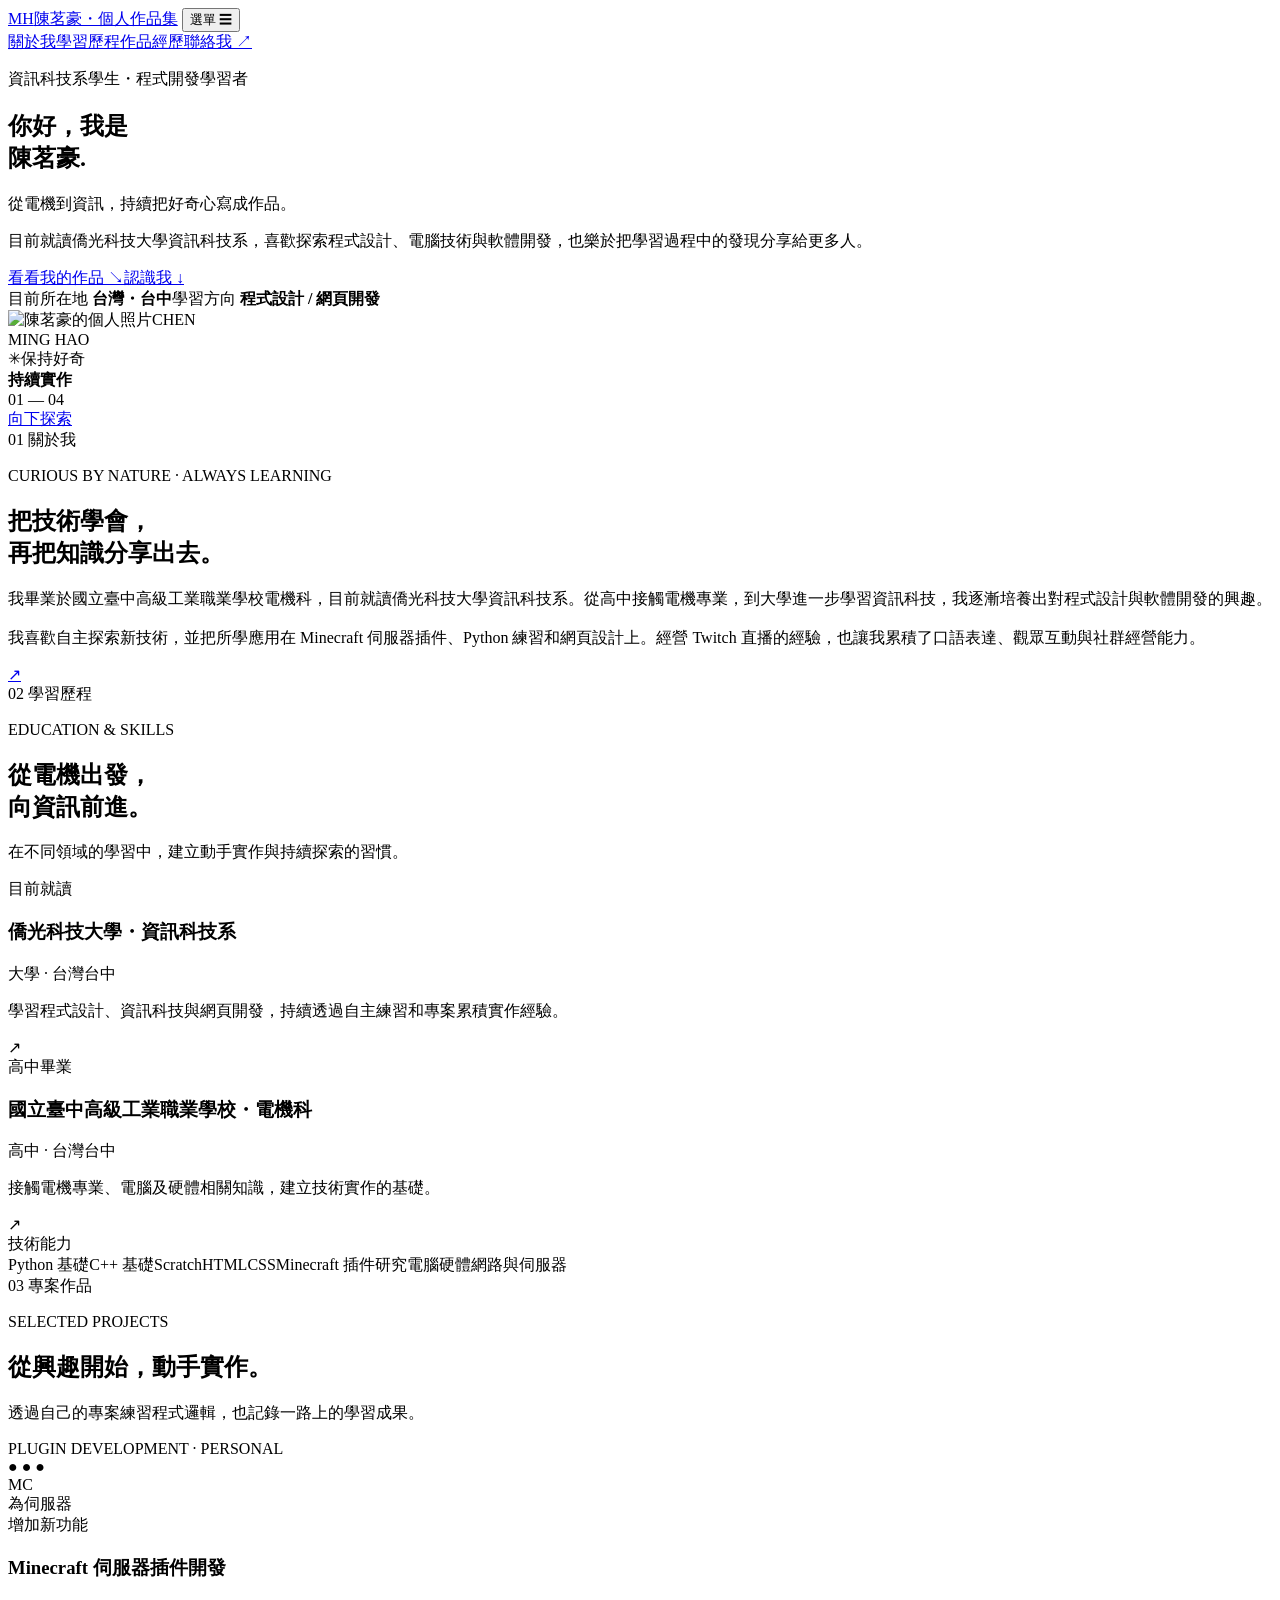
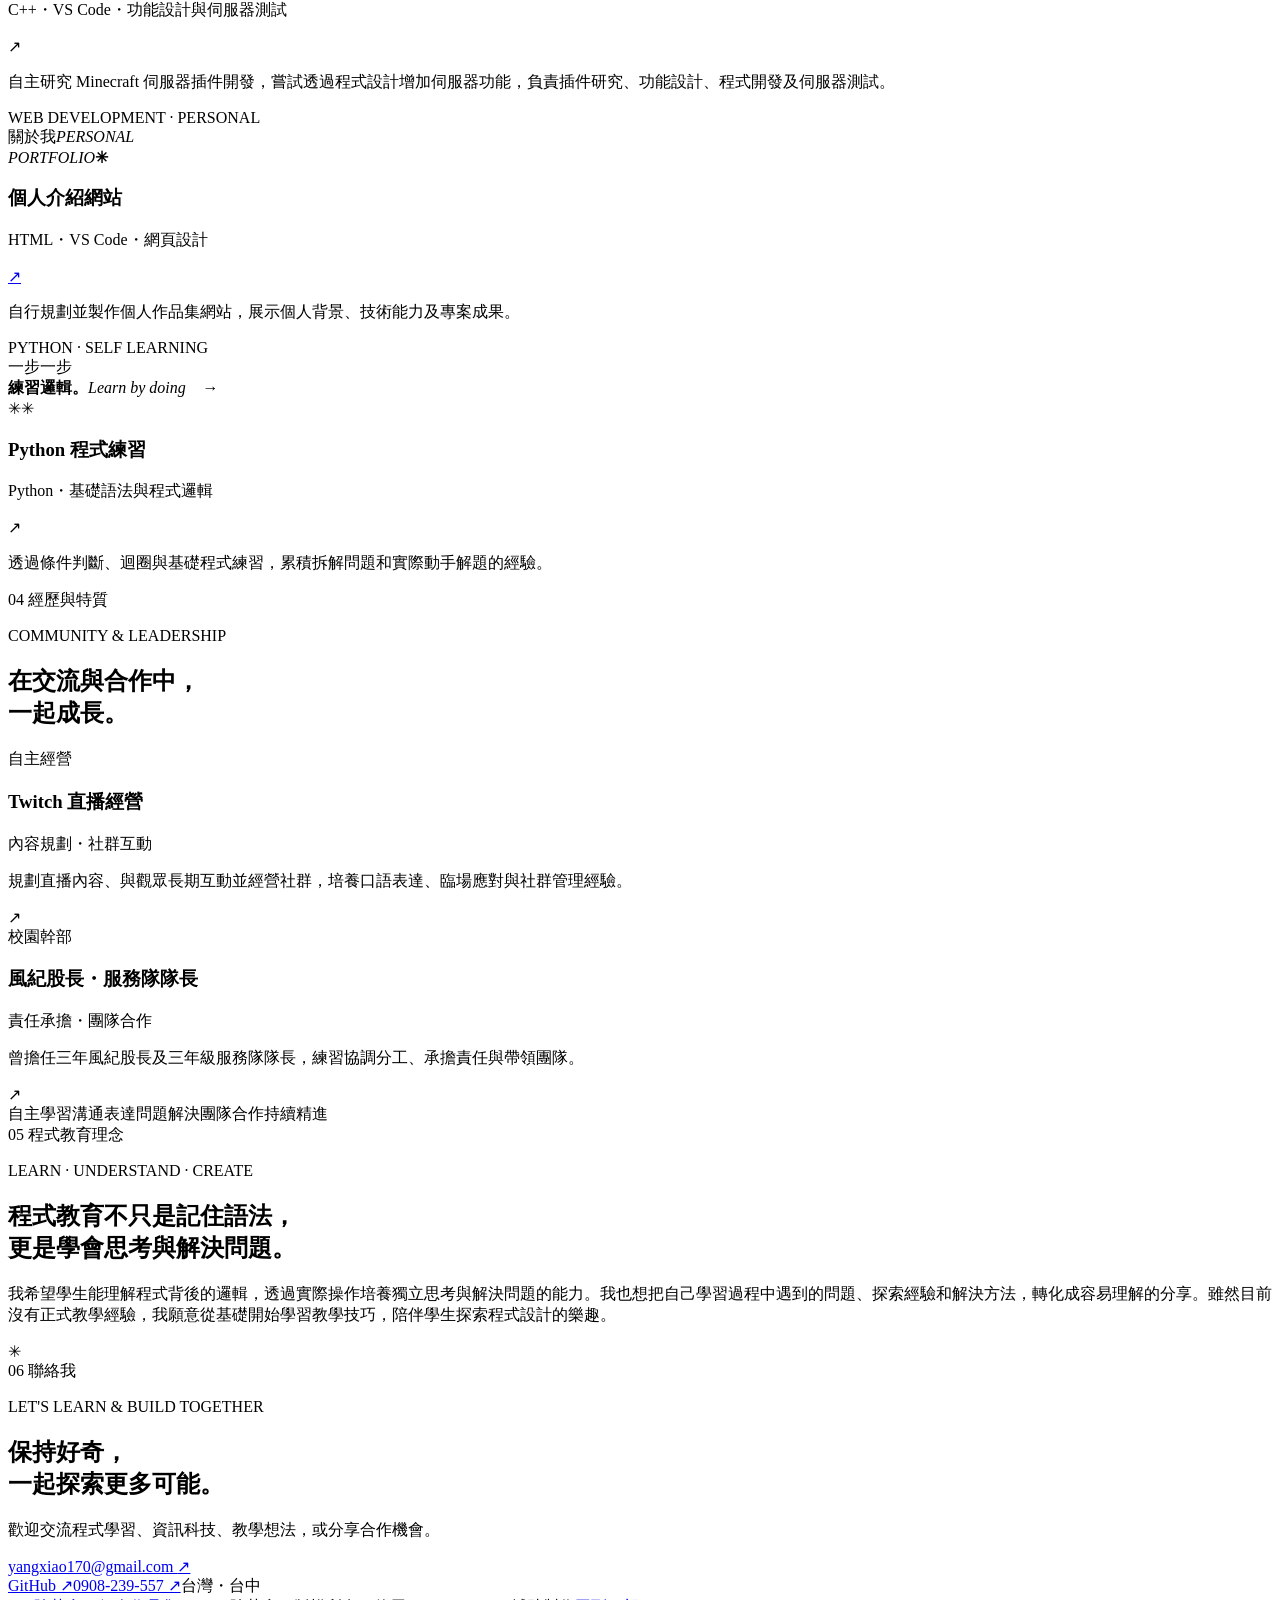
==== index.html @ 9e611bd6 "Add files via upload" ====
<!doctype html>
<html lang="zh-Hant">
  <head>
    <meta charset="utf-8" />
    <meta name="viewport" content="width=device-width, initial-scale=1" />
    <meta name="theme-color" content="#f5f3ee" />
    <meta name="description" content="陳茗豪的個人介紹與程式作品集，分享資訊科技學習歷程、程式專案與教學理念。" />
    <title>陳茗豪 Chen Ming Hao｜程式作品集</title>
    <link rel="preconnect" href="https://fonts.googleapis.com" />
    <link rel="preconnect" href="https://fonts.gstatic.com" crossorigin />
    <link href="https://fonts.googleapis.com/css2?family=DM+Sans:wght@400;500;600;700&family=Noto+Sans+TC:wght@400;500;600;700;800&display=swap" rel="stylesheet" />
    <link rel="stylesheet" href="styles.css" />
  </head>
  <body>
    <header class="topbar">
      <a class="brand" href="#top" aria-label="回到首頁"><span class="brand-mark">MH</span><span>陳茗豪・個人作品集</span></a>
      <button class="menu-toggle" aria-label="開啟選單" aria-expanded="false">選單 <span>☰</span></button>
      <nav class="nav" aria-label="主要導覽">
        <a href="#about">關於我</a><a href="#education">學習歷程</a><a href="#projects">作品</a><a href="#experience">經歷</a><a href="#contact" class="nav-contact">聯絡我 <span>↗</span></a>
      </nav>
    </header>

    <main id="top">
      <section class="hero page-grid">
        <div class="hero-copy">
          <p class="eyebrow"><span class="status-dot"></span> 資訊科技系學生・程式開發學習者</p>
          <h1>你好，我是<br /><span class="name">陳茗豪</span><span class="period">.</span></h1>
          <p class="hero-lead">從電機到資訊，持續把好奇心寫成作品。</p>
          <p class="hero-text">目前就讀僑光科技大學資訊科技系，喜歡探索程式設計、電腦技術與軟體開發，也樂於把學習過程中的發現分享給更多人。</p>
          <div class="hero-actions"><a class="button button-dark" href="#projects">看看我的作品 <span>↘</span></a><a class="text-link" href="#about">認識我 <span>↓</span></a></div>
          <div class="hero-meta"><span>目前所在地 <strong>台灣・台中</strong></span><span>學習方向 <strong>程式設計 / 網頁開發</strong></span></div>
        </div>
        <div class="hero-visual">
          <div class="portrait-frame"><div class="portrait-placeholder"><img class="portrait-photo" src="../img/Mingho.jpg" alt="陳茗豪的個人照片" /><span class="portrait-caption">CHEN<br />MING HAO</span></div></div>
          <div class="orbit orbit-one"></div><div class="orbit orbit-two"></div>
          <div class="note-card"><span class="note-icon">✳</span><span>保持好奇<br /><strong>持續實作</strong></span></div>
          <span class="visual-index">01 — 04</span>
        </div>
        <a class="scroll-cue" href="#about"><span class="scroll-line"></span>向下探索</a>
      </section>

      <section class="intro section-wrap" id="about">
        <div class="section-label"><span>01</span> 關於我</div>
        <div class="intro-content"><p class="section-kicker">CURIOUS BY NATURE · ALWAYS LEARNING</p><h2>把技術學會，<br /><span>再把知識分享出去。</span></h2><div class="intro-bottom"><p>我畢業於國立臺中高級工業職業學校電機科，目前就讀僑光科技大學資訊科技系。從高中接觸電機專業，到大學進一步學習資訊科技，我逐漸培養出對程式設計與軟體開發的興趣。<br /><br />我喜歡自主探索新技術，並把所學應用在 Minecraft 伺服器插件、Python 練習和網頁設計上。經營 Twitch 直播的經驗，也讓我累積了口語表達、觀眾互動與社群經營能力。</p><a class="circle-link" href="#contact" aria-label="聯絡我">↗</a></div></div>
      </section>

      <section class="experience section-wrap" id="education">
        <div class="section-label"><span>02</span> 學習歷程</div>
        <div class="experience-content"><div class="section-heading"><div><p class="section-kicker">EDUCATION & SKILLS</p><h2>從電機出發，<br />向資訊前進。</h2></div><p class="section-side-note">在不同領域的學習中，建立動手實作與持續探索的習慣。</p></div>
          <div class="timeline">
            <article class="timeline-item"><div class="timeline-date">目前就讀</div><div><h3>僑光科技大學・資訊科技系</h3><p class="timeline-place">大學 · 台灣台中</p><p>學習程式設計、資訊科技與網頁開發，持續透過自主練習和專案累積實作經驗。</p></div><span class="timeline-arrow">↗</span></article>
            <article class="timeline-item"><div class="timeline-date">高中畢業</div><div><h3>國立臺中高級工業職業學校・電機科</h3><p class="timeline-place">高中 · 台灣台中</p><p>接觸電機專業、電腦及硬體相關知識，建立技術實作的基礎。</p></div><span class="timeline-arrow">↗</span></article>
          </div>
          <div class="skills"><span>技術能力</span><div class="skill-list"><span>Python 基礎</span><span>C++ 基礎</span><span>Scratch</span><span>HTML</span><span>CSS</span><span>Minecraft 插件研究</span><span>電腦硬體</span><span>網路與伺服器</span></div></div>
        </div>
      </section>

      <section class="projects section-wrap" id="projects">
        <div class="section-label"><span>03</span> 專案作品</div>
        <div class="projects-content"><div class="projects-header"><div><p class="section-kicker">SELECTED PROJECTS</p><h2>從興趣開始，動手實作。</h2></div><p>透過自己的專案練習程式邏輯，也記錄一路上的學習成果。</p></div>
          <div class="project-grid">
            <article class="project-card project-large"><div class="project-art art-lilac"><span class="art-label">PLUGIN DEVELOPMENT · PERSONAL</span><div class="art-window"><span class="window-dots">● ● ●</span><div class="window-lines"><i></i><i></i><i></i></div><div class="window-circle">MC</div></div><span class="art-sticker">為伺服器<br />增加新功能</span></div><div class="project-info"><div><h3>Minecraft 伺服器插件開發</h3><p>C++・VS Code・功能設計與伺服器測試</p></div><span class="project-link" aria-hidden="true">↗</span></div><p class="project-description">自主研究 Minecraft 伺服器插件開發，嘗試透過程式設計增加伺服器功能，負責插件研究、功能設計、程式開發及伺服器測試。</p></article>
            <article class="project-card"><div class="project-art art-peach"><span class="art-label">WEB DEVELOPMENT · PERSONAL</span><div class="brand-art"><span>關於我</span><i>PERSONAL<br />PORTFOLIO</i><b>✳</b></div></div><div class="project-info"><div><h3>個人介紹網站</h3><p>HTML・VS Code・網頁設計</p></div><a class="project-link" href="https://drive.google.com/drive/folders/1bemNr6QR3WrjAKi3OKh8vDoKK5P8nkzb?usp=sharing" target="_blank" rel="noreferrer" aria-label="開啟個人介紹網站作品連結">↗</a></div><p class="project-description">自行規劃並製作個人作品集網站，展示個人背景、技術能力及專案成果。</p></article>
            <article class="project-card"><div class="project-art art-green"><span class="art-label">PYTHON · SELF LEARNING</span><div class="mobile-art"><div class="mobile-top"></div><span>一步一步<br /><b>練習邏輯。</b></span><i>Learn by doing　→</i></div><span class="leaf leaf-a">✳</span><span class="leaf leaf-b">✳</span></div><div class="project-info"><div><h3>Python 程式練習</h3><p>Python・基礎語法與程式邏輯</p></div><span class="project-link" aria-hidden="true">↗</span></div><p class="project-description">透過條件判斷、迴圈與基礎程式練習，累積拆解問題和實際動手解題的經驗。</p></article>
          </div>
        </div>
      </section>

      <section class="experience section-wrap extra-section" id="experience">
        <div class="section-label"><span>04</span> 經歷與特質</div>
        <div class="experience-content"><div class="section-heading"><div><p class="section-kicker">COMMUNITY & LEADERSHIP</p><h2>在交流與合作中，<br />一起成長。</h2></div></div>
          <div class="timeline">
            <article class="timeline-item"><div class="timeline-date">自主經營</div><div><h3>Twitch 直播經營</h3><p class="timeline-place">內容規劃・社群互動</p><p>規劃直播內容、與觀眾長期互動並經營社群，培養口語表達、臨場應對與社群管理經驗。</p></div><span class="timeline-arrow">↗</span></article>
            <article class="timeline-item"><div class="timeline-date">校園幹部</div><div><h3>風紀股長・服務隊隊長</h3><p class="timeline-place">責任承擔・團隊合作</p><p>曾擔任三年風紀股長及三年級服務隊隊長，練習協調分工、承擔責任與帶領團隊。</p></div><span class="timeline-arrow">↗</span></article>
          </div>
          <div class="strength-list"><span>自主學習</span><span>溝通表達</span><span>問題解決</span><span>團隊合作</span><span>持續精進</span></div>
        </div>
      </section>

      <section class="philosophy section-wrap" id="teaching"><div class="section-label"><span>05</span> 程式教育理念</div><div class="philosophy-content"><p class="section-kicker">LEARN · UNDERSTAND · CREATE</p><h2>程式教育不只是記住語法，<br /><span>更是學會思考與解決問題。</span></h2><p>我希望學生能理解程式背後的邏輯，透過實際操作培養獨立思考與解決問題的能力。我也想把自己學習過程中遇到的問題、探索經驗和解決方法，轉化成容易理解的分享。雖然目前沒有正式教學經驗，我願意從基礎開始學習教學技巧，陪伴學生探索程式設計的樂趣。</p></div></section>

      <section class="contact section-wrap" id="contact"><div class="contact-shape">✳</div><div class="section-label"><span>06</span> 聯絡我</div><div class="contact-content"><p class="section-kicker">LET'S LEARN & BUILD TOGETHER</p><h2>保持好奇，<br /><span>一起探索更多可能。</span></h2><p>歡迎交流程式學習、資訊科技、教學想法，或分享合作機會。</p><a class="button button-light" href="mailto:yangxiao170@gmail.com">yangxiao170@gmail.com <span>↗</span></a><div class="social-links"><a href="https://github.com/echomingho" target="_blank" rel="noreferrer">GitHub ↗</a><a href="tel:0908239557">0908-239-557 ↗</a><span>台灣・台中</span></div></div></section>
    </main>
    <footer class="footer"><a class="brand" href="#top"><span class="brand-mark">MH</span><span>陳茗豪・個人作品集</span></a><span>© 2026 陳茗豪。版權所有｜使用 OpenAI Codex 輔助製作</span><a href="#top">回到頂部 ↑</a></footer>
    <script src="script.js"></script>
  </body>
</html>
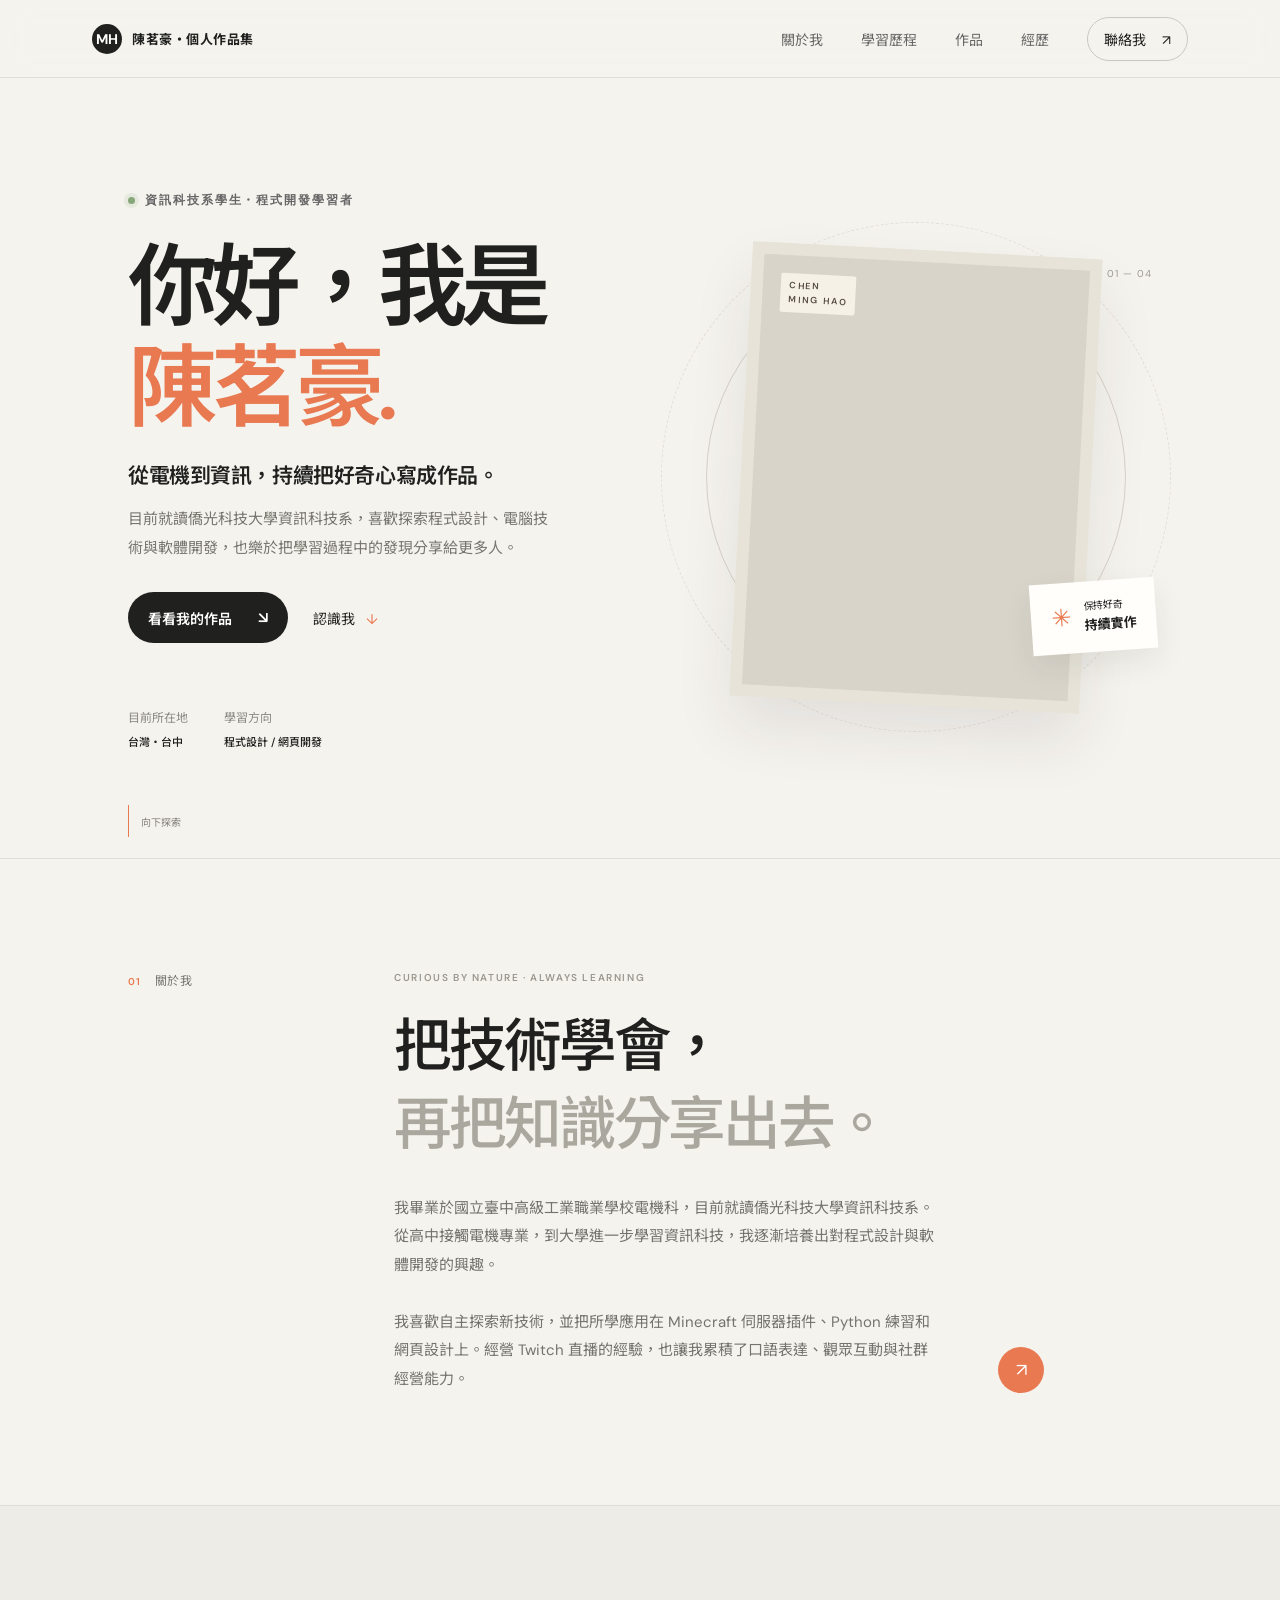
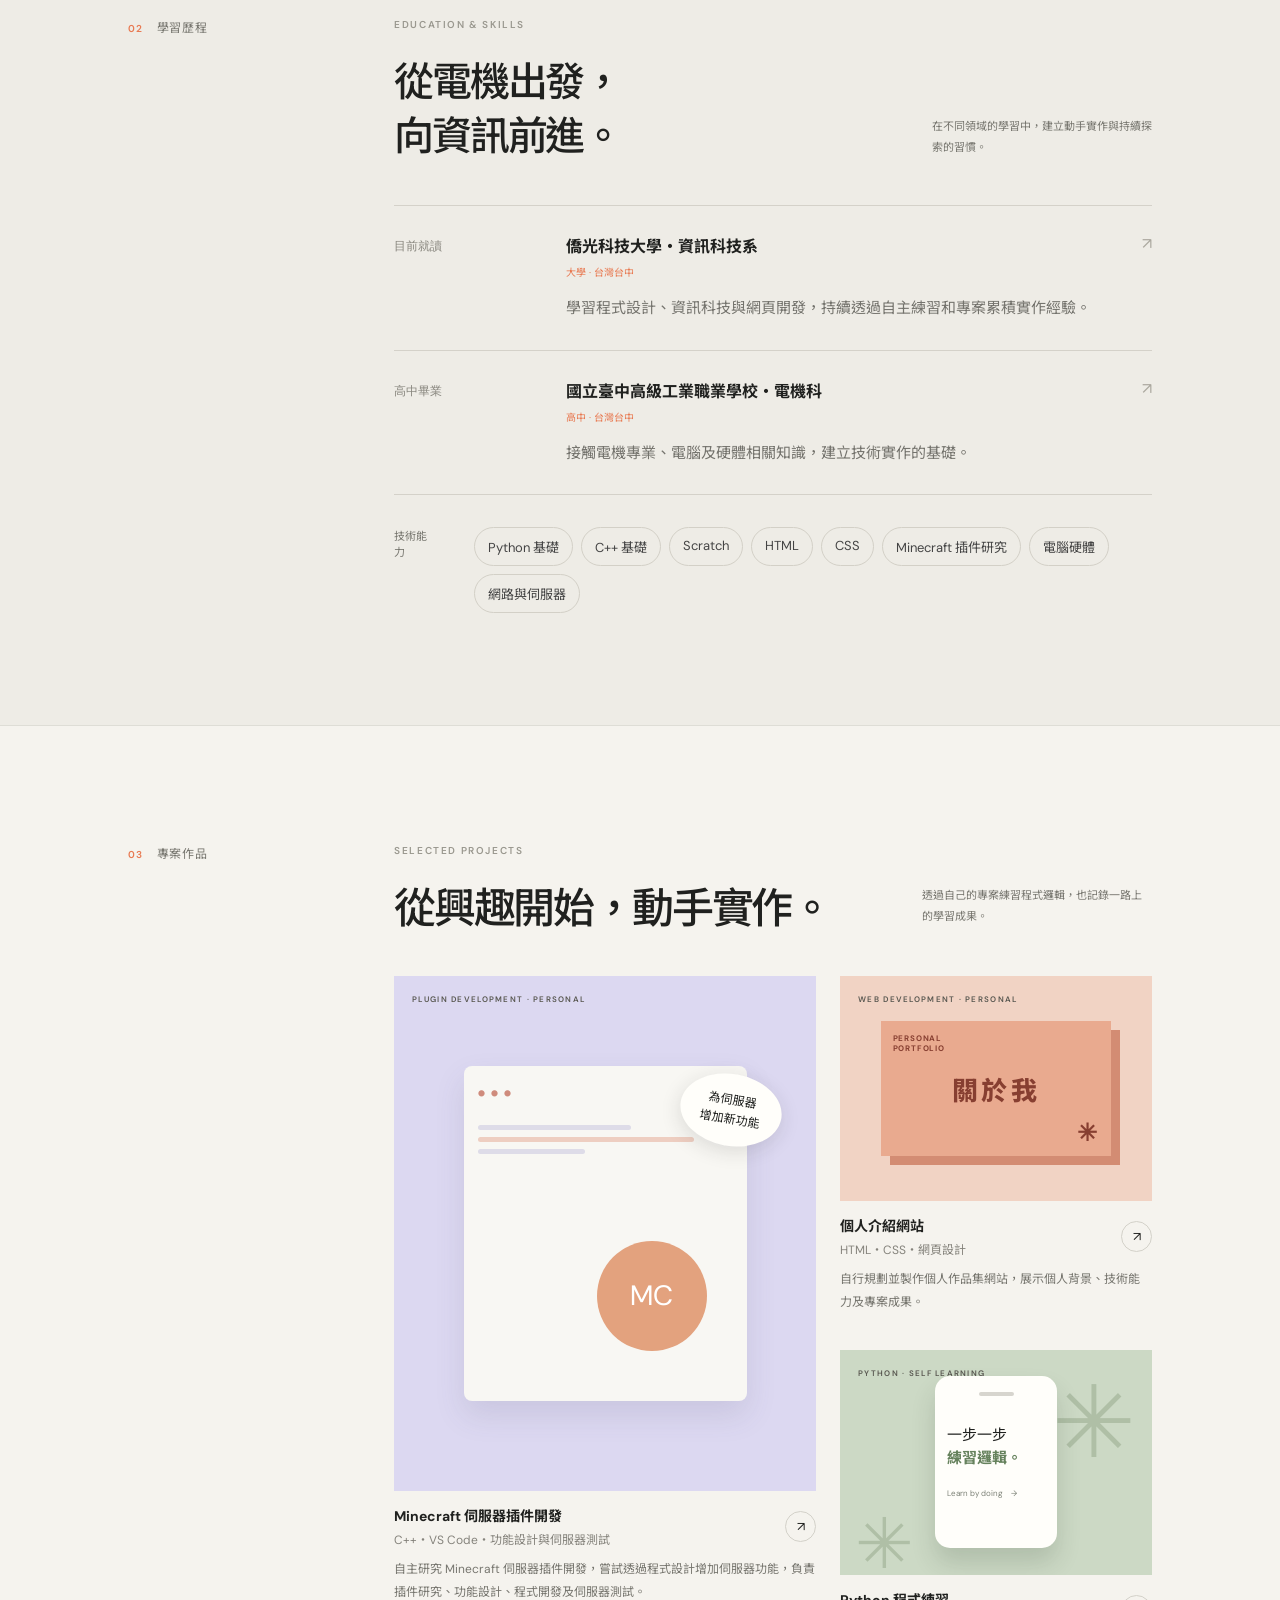
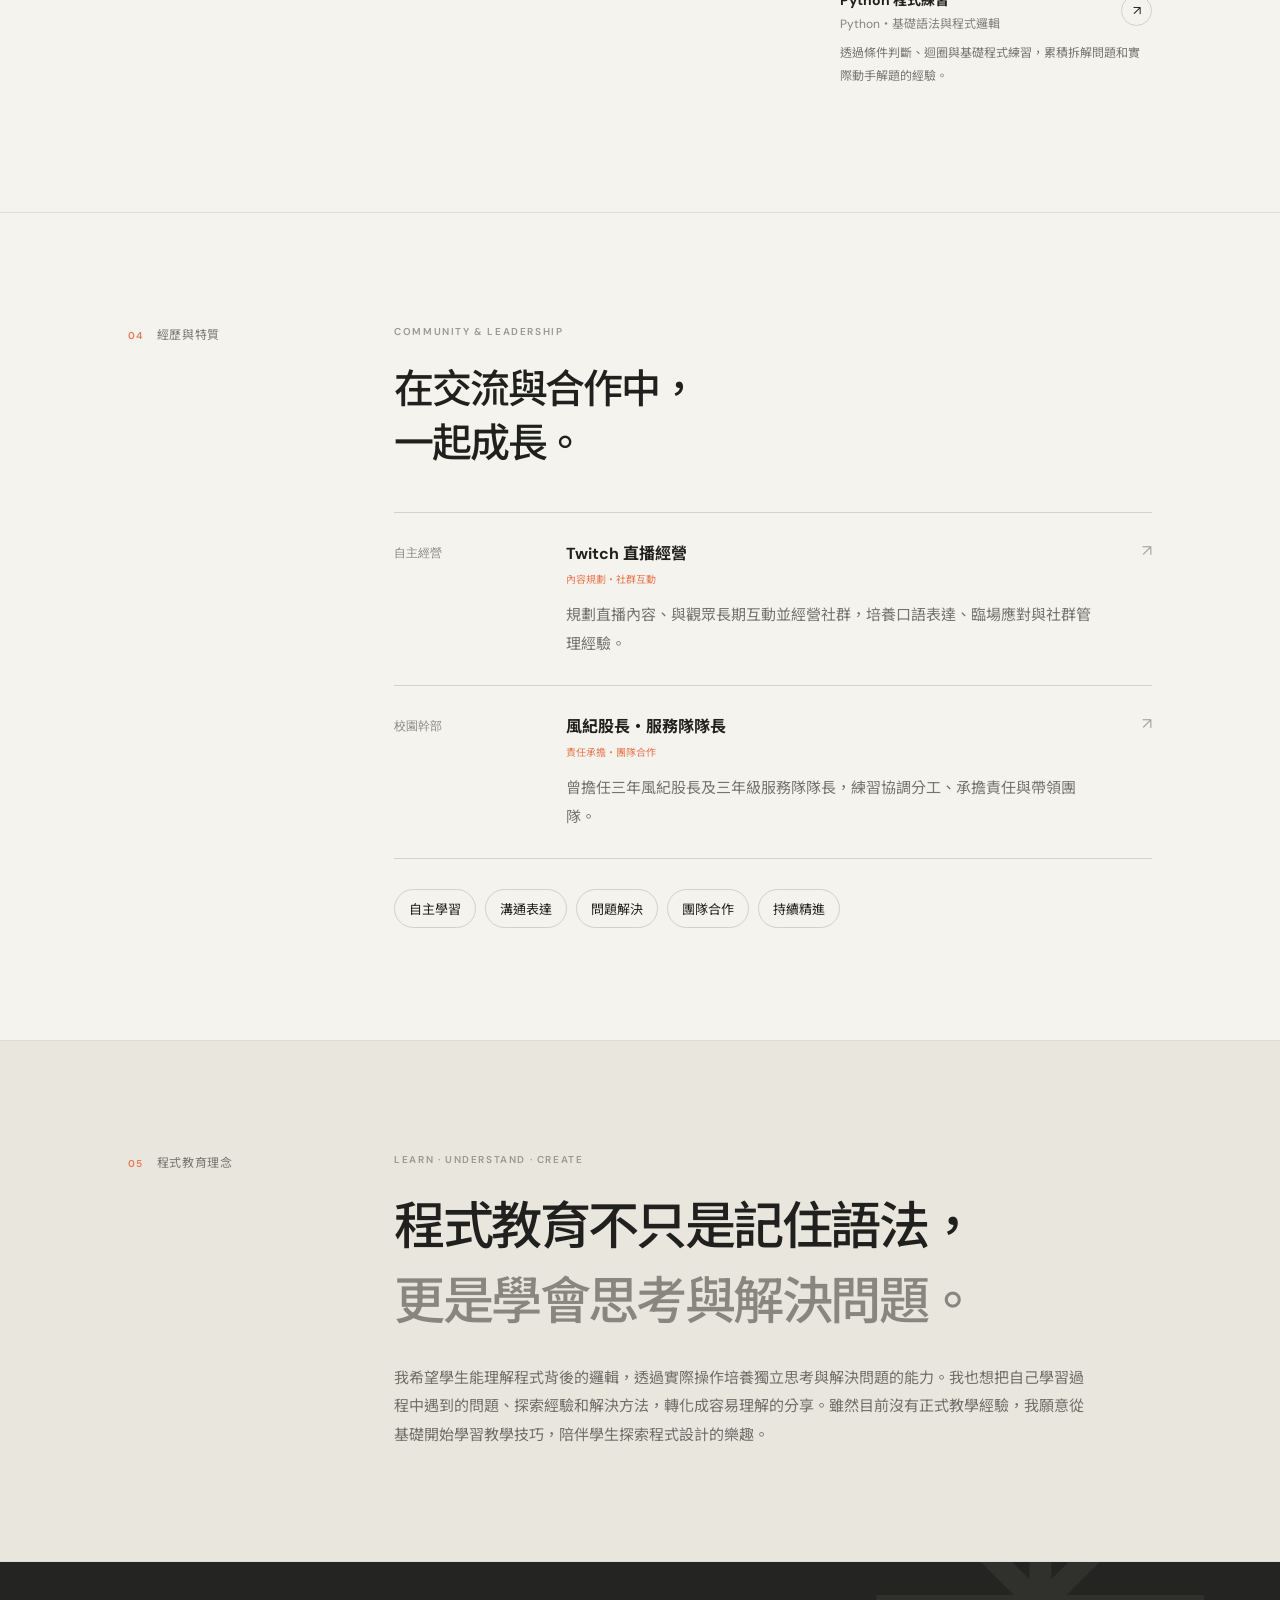
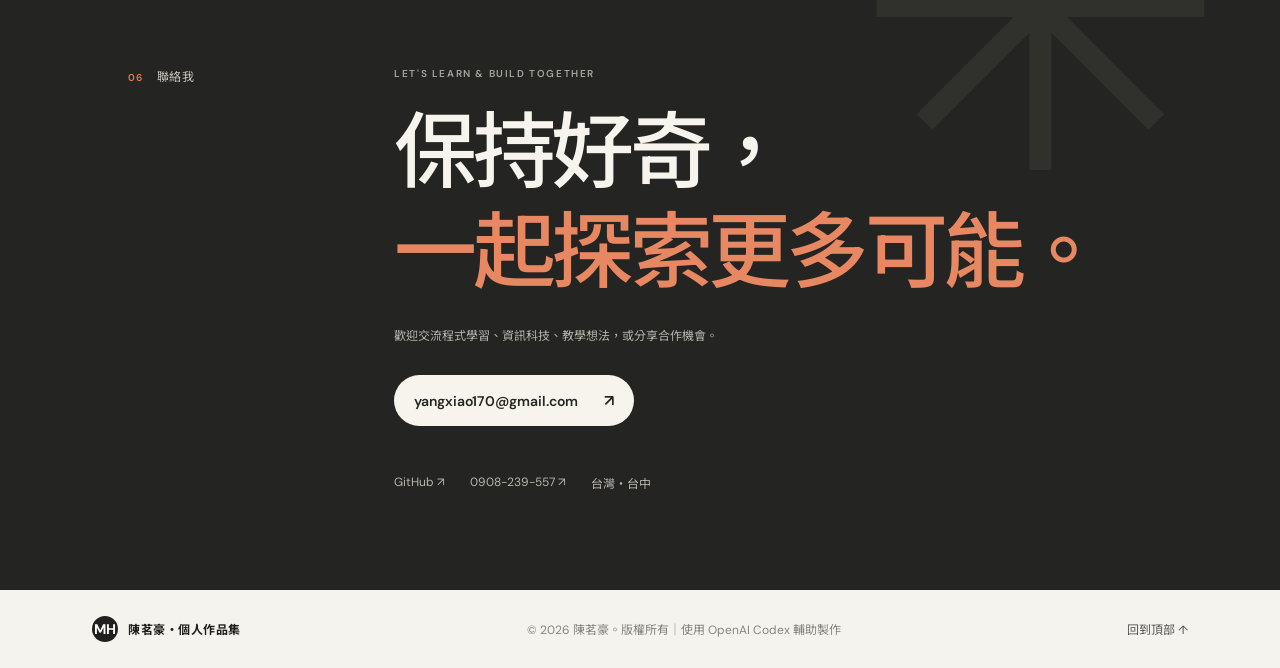
==== commit dfa5ee38: "Update index.html" ====
--- a/index.html
+++ b/index.html
@@ -1,87 +1,555 @@
-<!doctype html>
+
+<!DOCTYPE html>
 <html lang="zh-Hant">
-  <head>
-    <meta charset="utf-8" />
-    <meta name="viewport" content="width=device-width, initial-scale=1" />
-    <meta name="theme-color" content="#f5f3ee" />
-    <meta name="description" content="陳茗豪的個人介紹與程式作品集，分享資訊科技學習歷程、程式專案與教學理念。" />
+<head>
+    <meta charset="UTF-8">
+    <meta name="viewport" content="width=device-width, initial-scale=1.0">
+    <meta name="theme-color" content="#f5f3ee">
+    <meta name="description" content="陳茗豪的個人介紹與程式作品集，分享資訊科技學習歷程、程式專案與教學理念。">
+
     <title>陳茗豪 Chen Ming Hao｜程式作品集</title>
-    <link rel="preconnect" href="https://fonts.googleapis.com" />
-    <link rel="preconnect" href="https://fonts.gstatic.com" crossorigin />
-    <link href="https://fonts.googleapis.com/css2?family=DM+Sans:wght@400;500;600;700&family=Noto+Sans+TC:wght@400;500;600;700;800&display=swap" rel="stylesheet" />
-    <link rel="stylesheet" href="styles.css" />
-  </head>
-  <body>
+
+    <!-- Google Fonts -->
+    <link rel="preconnect" href="https://fonts.googleapis.com">
+    <link rel="preconnect" href="https://fonts.gstatic.com" crossorigin>
+    <link href="https://fonts.googleapis.com/css2?family=DM+Sans:wght@400;500;600;700&family=Noto+Sans+TC:wght@400;500;600;700;800&display=swap" rel="stylesheet">
+
+    <!-- CSS：使用 GitHub Pages 正確路徑 -->
+    <link rel="stylesheet" href="./css/style.css">
+
+    <!-- JavaScript -->
+    <script src="./js/script.js" defer></script>
+</head>
+
+<body>
+
+    <!-- 導覽列 -->
     <header class="topbar">
-      <a class="brand" href="#top" aria-label="回到首頁"><span class="brand-mark">MH</span><span>陳茗豪・個人作品集</span></a>
-      <button class="menu-toggle" aria-label="開啟選單" aria-expanded="false">選單 <span>☰</span></button>
-      <nav class="nav" aria-label="主要導覽">
-        <a href="#about">關於我</a><a href="#education">學習歷程</a><a href="#projects">作品</a><a href="#experience">經歷</a><a href="#contact" class="nav-contact">聯絡我 <span>↗</span></a>
-      </nav>
+        <a class="brand" href="#top" aria-label="回到首頁">
+            <span class="brand-mark">MH</span>
+            <span>陳茗豪・個人作品集</span>
+        </a>
+
+        <button class="menu-toggle" aria-label="開啟選單" aria-expanded="false">
+            選單 <span>☰</span>
+        </button>
+
+        <nav class="nav" aria-label="主要導覽">
+            <a href="#about">關於我</a>
+            <a href="#education">學習歷程</a>
+            <a href="#projects">作品</a>
+            <a href="#experience">經歷</a>
+            <a href="#contact" class="nav-contact">聯絡我 <span>↗</span></a>
+        </nav>
     </header>
 
     <main id="top">
-      <section class="hero page-grid">
-        <div class="hero-copy">
-          <p class="eyebrow"><span class="status-dot"></span> 資訊科技系學生・程式開發學習者</p>
-          <h1>你好，我是<br /><span class="name">陳茗豪</span><span class="period">.</span></h1>
-          <p class="hero-lead">從電機到資訊，持續把好奇心寫成作品。</p>
-          <p class="hero-text">目前就讀僑光科技大學資訊科技系，喜歡探索程式設計、電腦技術與軟體開發，也樂於把學習過程中的發現分享給更多人。</p>
-          <div class="hero-actions"><a class="button button-dark" href="#projects">看看我的作品 <span>↘</span></a><a class="text-link" href="#about">認識我 <span>↓</span></a></div>
-          <div class="hero-meta"><span>目前所在地 <strong>台灣・台中</strong></span><span>學習方向 <strong>程式設計 / 網頁開發</strong></span></div>
-        </div>
-        <div class="hero-visual">
-          <div class="portrait-frame"><div class="portrait-placeholder"><img class="portrait-photo" src="../img/Mingho.jpg" alt="陳茗豪的個人照片" /><span class="portrait-caption">CHEN<br />MING HAO</span></div></div>
-          <div class="orbit orbit-one"></div><div class="orbit orbit-two"></div>
-          <div class="note-card"><span class="note-icon">✳</span><span>保持好奇<br /><strong>持續實作</strong></span></div>
-          <span class="visual-index">01 — 04</span>
-        </div>
-        <a class="scroll-cue" href="#about"><span class="scroll-line"></span>向下探索</a>
-      </section>
-
-      <section class="intro section-wrap" id="about">
-        <div class="section-label"><span>01</span> 關於我</div>
-        <div class="intro-content"><p class="section-kicker">CURIOUS BY NATURE · ALWAYS LEARNING</p><h2>把技術學會，<br /><span>再把知識分享出去。</span></h2><div class="intro-bottom"><p>我畢業於國立臺中高級工業職業學校電機科，目前就讀僑光科技大學資訊科技系。從高中接觸電機專業，到大學進一步學習資訊科技，我逐漸培養出對程式設計與軟體開發的興趣。<br /><br />我喜歡自主探索新技術，並把所學應用在 Minecraft 伺服器插件、Python 練習和網頁設計上。經營 Twitch 直播的經驗，也讓我累積了口語表達、觀眾互動與社群經營能力。</p><a class="circle-link" href="#contact" aria-label="聯絡我">↗</a></div></div>
-      </section>
-
-      <section class="experience section-wrap" id="education">
-        <div class="section-label"><span>02</span> 學習歷程</div>
-        <div class="experience-content"><div class="section-heading"><div><p class="section-kicker">EDUCATION & SKILLS</p><h2>從電機出發，<br />向資訊前進。</h2></div><p class="section-side-note">在不同領域的學習中，建立動手實作與持續探索的習慣。</p></div>
-          <div class="timeline">
-            <article class="timeline-item"><div class="timeline-date">目前就讀</div><div><h3>僑光科技大學・資訊科技系</h3><p class="timeline-place">大學 · 台灣台中</p><p>學習程式設計、資訊科技與網頁開發，持續透過自主練習和專案累積實作經驗。</p></div><span class="timeline-arrow">↗</span></article>
-            <article class="timeline-item"><div class="timeline-date">高中畢業</div><div><h3>國立臺中高級工業職業學校・電機科</h3><p class="timeline-place">高中 · 台灣台中</p><p>接觸電機專業、電腦及硬體相關知識，建立技術實作的基礎。</p></div><span class="timeline-arrow">↗</span></article>
-          </div>
-          <div class="skills"><span>技術能力</span><div class="skill-list"><span>Python 基礎</span><span>C++ 基礎</span><span>Scratch</span><span>HTML</span><span>CSS</span><span>Minecraft 插件研究</span><span>電腦硬體</span><span>網路與伺服器</span></div></div>
-        </div>
-      </section>
-
-      <section class="projects section-wrap" id="projects">
-        <div class="section-label"><span>03</span> 專案作品</div>
-        <div class="projects-content"><div class="projects-header"><div><p class="section-kicker">SELECTED PROJECTS</p><h2>從興趣開始，動手實作。</h2></div><p>透過自己的專案練習程式邏輯，也記錄一路上的學習成果。</p></div>
-          <div class="project-grid">
-            <article class="project-card project-large"><div class="project-art art-lilac"><span class="art-label">PLUGIN DEVELOPMENT · PERSONAL</span><div class="art-window"><span class="window-dots">● ● ●</span><div class="window-lines"><i></i><i></i><i></i></div><div class="window-circle">MC</div></div><span class="art-sticker">為伺服器<br />增加新功能</span></div><div class="project-info"><div><h3>Minecraft 伺服器插件開發</h3><p>C++・VS Code・功能設計與伺服器測試</p></div><span class="project-link" aria-hidden="true">↗</span></div><p class="project-description">自主研究 Minecraft 伺服器插件開發，嘗試透過程式設計增加伺服器功能，負責插件研究、功能設計、程式開發及伺服器測試。</p></article>
-            <article class="project-card"><div class="project-art art-peach"><span class="art-label">WEB DEVELOPMENT · PERSONAL</span><div class="brand-art"><span>關於我</span><i>PERSONAL<br />PORTFOLIO</i><b>✳</b></div></div><div class="project-info"><div><h3>個人介紹網站</h3><p>HTML・VS Code・網頁設計</p></div><a class="project-link" href="https://drive.google.com/drive/folders/1bemNr6QR3WrjAKi3OKh8vDoKK5P8nkzb?usp=sharing" target="_blank" rel="noreferrer" aria-label="開啟個人介紹網站作品連結">↗</a></div><p class="project-description">自行規劃並製作個人作品集網站，展示個人背景、技術能力及專案成果。</p></article>
-            <article class="project-card"><div class="project-art art-green"><span class="art-label">PYTHON · SELF LEARNING</span><div class="mobile-art"><div class="mobile-top"></div><span>一步一步<br /><b>練習邏輯。</b></span><i>Learn by doing　→</i></div><span class="leaf leaf-a">✳</span><span class="leaf leaf-b">✳</span></div><div class="project-info"><div><h3>Python 程式練習</h3><p>Python・基礎語法與程式邏輯</p></div><span class="project-link" aria-hidden="true">↗</span></div><p class="project-description">透過條件判斷、迴圈與基礎程式練習，累積拆解問題和實際動手解題的經驗。</p></article>
-          </div>
-        </div>
-      </section>
-
-      <section class="experience section-wrap extra-section" id="experience">
-        <div class="section-label"><span>04</span> 經歷與特質</div>
-        <div class="experience-content"><div class="section-heading"><div><p class="section-kicker">COMMUNITY & LEADERSHIP</p><h2>在交流與合作中，<br />一起成長。</h2></div></div>
-          <div class="timeline">
-            <article class="timeline-item"><div class="timeline-date">自主經營</div><div><h3>Twitch 直播經營</h3><p class="timeline-place">內容規劃・社群互動</p><p>規劃直播內容、與觀眾長期互動並經營社群，培養口語表達、臨場應對與社群管理經驗。</p></div><span class="timeline-arrow">↗</span></article>
-            <article class="timeline-item"><div class="timeline-date">校園幹部</div><div><h3>風紀股長・服務隊隊長</h3><p class="timeline-place">責任承擔・團隊合作</p><p>曾擔任三年風紀股長及三年級服務隊隊長，練習協調分工、承擔責任與帶領團隊。</p></div><span class="timeline-arrow">↗</span></article>
-          </div>
-          <div class="strength-list"><span>自主學習</span><span>溝通表達</span><span>問題解決</span><span>團隊合作</span><span>持續精進</span></div>
-        </div>
-      </section>
-
-      <section class="philosophy section-wrap" id="teaching"><div class="section-label"><span>05</span> 程式教育理念</div><div class="philosophy-content"><p class="section-kicker">LEARN · UNDERSTAND · CREATE</p><h2>程式教育不只是記住語法，<br /><span>更是學會思考與解決問題。</span></h2><p>我希望學生能理解程式背後的邏輯，透過實際操作培養獨立思考與解決問題的能力。我也想把自己學習過程中遇到的問題、探索經驗和解決方法，轉化成容易理解的分享。雖然目前沒有正式教學經驗，我願意從基礎開始學習教學技巧，陪伴學生探索程式設計的樂趣。</p></div></section>
-
-      <section class="contact section-wrap" id="contact"><div class="contact-shape">✳</div><div class="section-label"><span>06</span> 聯絡我</div><div class="contact-content"><p class="section-kicker">LET'S LEARN & BUILD TOGETHER</p><h2>保持好奇，<br /><span>一起探索更多可能。</span></h2><p>歡迎交流程式學習、資訊科技、教學想法，或分享合作機會。</p><a class="button button-light" href="mailto:yangxiao170@gmail.com">yangxiao170@gmail.com <span>↗</span></a><div class="social-links"><a href="https://github.com/echomingho" target="_blank" rel="noreferrer">GitHub ↗</a><a href="tel:0908239557">0908-239-557 ↗</a><span>台灣・台中</span></div></div></section>
+
+        <!-- 首頁 Hero -->
+        <section class="hero page-grid">
+
+            <div class="hero-copy">
+                <p class="eyebrow">
+                    <span class="status-dot"></span>
+                    資訊科技系學生・程式開發學習者
+                </p>
+
+                <h1>
+                    你好，我是<br>
+                    <span class="name">陳茗豪</span><span class="period">.</span>
+                </h1>
+
+                <p class="hero-lead">
+                    從電機到資訊，持續把好奇心寫成作品。
+                </p>
+
+                <p class="hero-text">
+                    目前就讀僑光科技大學資訊科技系，喜歡探索程式設計、電腦技術與軟體開發，也樂於把學習過程中的發現分享給更多人。
+                </p>
+
+                <div class="hero-actions">
+                    <a class="button button-dark" href="#projects">
+                        看看我的作品 <span>↘</span>
+                    </a>
+                    <a class="text-link" href="#about">
+                        認識我 <span>↓</span>
+                    </a>
+                </div>
+
+                <div class="hero-meta">
+                    <span>目前所在地 <strong>台灣・台中</strong></span>
+                    <span>學習方向 <strong>程式設計 / 網頁開發</strong></span>
+                </div>
+            </div>
+
+            <div class="hero-visual">
+                <div class="portrait-frame">
+                    <div class="portrait-placeholder">
+
+                        <!-- 個人照片 -->
+                        <img
+                            class="portrait-photo"
+                            src="./img/Mingho.jpg"
+                            alt="陳茗豪的個人照片"
+                            onerror="this.style.display='none'"
+                        >
+
+                        <span class="portrait-caption">
+                            CHEN<br>MING HAO
+                        </span>
+
+                    </div>
+                </div>
+
+                <div class="orbit orbit-one"></div>
+                <div class="orbit orbit-two"></div>
+
+                <div class="note-card">
+                    <span class="note-icon">✳</span>
+                    <span>保持好奇<br><strong>持續實作</strong></span>
+                </div>
+
+                <span class="visual-index">01 — 04</span>
+            </div>
+
+            <a class="scroll-cue" href="#about">
+                <span class="scroll-line"></span>
+                向下探索
+            </a>
+
+        </section>
+
+
+        <!-- 關於我 -->
+        <section class="intro section-wrap" id="about">
+
+            <div class="section-label">
+                <span>01</span> 關於我
+            </div>
+
+            <div class="intro-content">
+
+                <p class="section-kicker">
+                    CURIOUS BY NATURE · ALWAYS LEARNING
+                </p>
+
+                <h2>
+                    把技術學會，<br>
+                    <span>再把知識分享出去。</span>
+                </h2>
+
+                <div class="intro-bottom">
+
+                    <p>
+                        我畢業於國立臺中高級工業職業學校電機科，目前就讀僑光科技大學資訊科技系。從高中接觸電機專業，到大學進一步學習資訊科技，我逐漸培養出對程式設計與軟體開發的興趣。
+                        <br><br>
+                        我喜歡自主探索新技術，並把所學應用在 Minecraft 伺服器插件、Python 練習和網頁設計上。經營 Twitch 直播的經驗，也讓我累積了口語表達、觀眾互動與社群經營能力。
+                    </p>
+
+                    <a class="circle-link" href="#contact" aria-label="聯絡我">
+                        ↗
+                    </a>
+
+                </div>
+            </div>
+        </section>
+
+
+        <!-- 學習歷程與技能 -->
+        <section class="experience section-wrap" id="education">
+
+            <div class="section-label">
+                <span>02</span> 學習歷程
+            </div>
+
+            <div class="experience-content">
+
+                <div class="section-heading">
+
+                    <div>
+                        <p class="section-kicker">EDUCATION & SKILLS</p>
+                        <h2>
+                            從電機出發，<br>
+                            向資訊前進。
+                        </h2>
+                    </div>
+
+                    <p class="section-side-note">
+                        在不同領域的學習中，建立動手實作與持續探索的習慣。
+                    </p>
+
+                </div>
+
+                <div class="timeline">
+
+                    <article class="timeline-item">
+
+                        <div class="timeline-date">目前就讀</div>
+
+                        <div>
+                            <h3>僑光科技大學・資訊科技系</h3>
+                            <p class="timeline-place">大學 · 台灣台中</p>
+                            <p>
+                                學習程式設計、資訊科技與網頁開發，持續透過自主練習和專案累積實作經驗。
+                            </p>
+                        </div>
+
+                        <span class="timeline-arrow">↗</span>
+
+                    </article>
+
+                    <article class="timeline-item">
+
+                        <div class="timeline-date">高中畢業</div>
+
+                        <div>
+                            <h3>國立臺中高級工業職業學校・電機科</h3>
+                            <p class="timeline-place">高中 · 台灣台中</p>
+                            <p>
+                                接觸電機專業、電腦及硬體相關知識，建立技術實作的基礎。
+                            </p>
+                        </div>
+
+                        <span class="timeline-arrow">↗</span>
+
+                    </article>
+
+                </div>
+
+                <div class="skills">
+
+                    <span>技術能力</span>
+
+                    <div class="skill-list">
+                        <span>Python 基礎</span>
+                        <span>C++ 基礎</span>
+                        <span>Scratch</span>
+                        <span>HTML</span>
+                        <span>CSS</span>
+                        <span>Minecraft 插件研究</span>
+                        <span>電腦硬體</span>
+                        <span>網路與伺服器</span>
+                    </div>
+
+                </div>
+
+            </div>
+        </section>
+
+
+        <!-- 專案作品 -->
+        <section class="projects section-wrap" id="projects">
+
+            <div class="section-label">
+                <span>03</span> 專案作品
+            </div>
+
+            <div class="projects-content">
+
+                <div class="projects-header">
+
+                    <div>
+                        <p class="section-kicker">SELECTED PROJECTS</p>
+                        <h2>從興趣開始，動手實作。</h2>
+                    </div>
+
+                    <p>
+                        透過自己的專案練習程式邏輯，也記錄一路上的學習成果。
+                    </p>
+
+                </div>
+
+                <div class="project-grid">
+
+                    <!-- Minecraft -->
+                    <article class="project-card project-large">
+
+                        <div class="project-art art-lilac">
+
+                            <span class="art-label">
+                                PLUGIN DEVELOPMENT · PERSONAL
+                            </span>
+
+                            <div class="art-window">
+                                <span class="window-dots">● ● ●</span>
+
+                                <div class="window-lines">
+                                    <i></i>
+                                    <i></i>
+                                    <i></i>
+                                </div>
+
+                                <div class="window-circle">MC</div>
+                            </div>
+
+                            <span class="art-sticker">
+                                為伺服器<br>增加新功能
+                            </span>
+
+                        </div>
+
+                        <div class="project-info">
+
+                            <div>
+                                <h3>Minecraft 伺服器插件開發</h3>
+                                <p>C++・VS Code・功能設計與伺服器測試</p>
+                            </div>
+
+                            <span class="project-link" aria-hidden="true">↗</span>
+
+                        </div>
+
+                        <p class="project-description">
+                            自主研究 Minecraft 伺服器插件開發，嘗試透過程式設計增加伺服器功能，負責插件研究、功能設計、程式開發及伺服器測試。
+                        </p>
+
+                    </article>
+
+
+                    <!-- 個人網站 -->
+                    <article class="project-card">
+
+                        <div class="project-art art-peach">
+
+                            <span class="art-label">
+                                WEB DEVELOPMENT · PERSONAL
+                            </span>
+
+                            <div class="brand-art">
+                                <span>關於我</span>
+                                <i>PERSONAL<br>PORTFOLIO</i>
+                                <b>✳</b>
+                            </div>
+
+                        </div>
+
+                        <div class="project-info">
+
+                            <div>
+                                <h3>個人介紹網站</h3>
+                                <p>HTML・CSS・網頁設計</p>
+                            </div>
+
+                            <a
+                                class="project-link"
+                                href="https://echomingho.github.io/index_profile/"
+                                target="_blank"
+                                rel="noopener noreferrer"
+                                aria-label="開啟個人介紹網站"
+                            >↗</a>
+
+                        </div>
+
+                        <p class="project-description">
+                            自行規劃並製作個人作品集網站，展示個人背景、技術能力及專案成果。
+                        </p>
+
+                    </article>
+
+
+                    <!-- Python -->
+                    <article class="project-card">
+
+                        <div class="project-art art-green">
+
+                            <span class="art-label">
+                                PYTHON · SELF LEARNING
+                            </span>
+
+                            <div class="mobile-art">
+                                <div class="mobile-top"></div>
+                                <span>
+                                    一步一步<br>
+                                    <b>練習邏輯。</b>
+                                </span>
+                                <i>Learn by doing　→</i>
+                            </div>
+
+                            <span class="leaf leaf-a">✳</span>
+                            <span class="leaf leaf-b">✳</span>
+
+                        </div>
+
+                        <div class="project-info">
+
+                            <div>
+                                <h3>Python 程式練習</h3>
+                                <p>Python・基礎語法與程式邏輯</p>
+                            </div>
+
+                            <span class="project-link" aria-hidden="true">↗</span>
+
+                        </div>
+
+                        <p class="project-description">
+                            透過條件判斷、迴圈與基礎程式練習，累積拆解問題和實際動手解題的經驗。
+                        </p>
+
+                    </article>
+
+                </div>
+            </div>
+        </section>
+
+
+        <!-- 經歷與特質 -->
+        <section class="experience section-wrap extra-section" id="experience">
+
+            <div class="section-label">
+                <span>04</span> 經歷與特質
+            </div>
+
+            <div class="experience-content">
+
+                <div class="section-heading">
+
+                    <div>
+                        <p class="section-kicker">COMMUNITY & LEADERSHIP</p>
+                        <h2>
+                            在交流與合作中，<br>
+                            一起成長。
+                        </h2>
+                    </div>
+
+                </div>
+
+                <div class="timeline">
+
+                    <article class="timeline-item">
+
+                        <div class="timeline-date">自主經營</div>
+
+                        <div>
+                            <h3>Twitch 直播經營</h3>
+                            <p class="timeline-place">內容規劃・社群互動</p>
+                            <p>
+                                規劃直播內容、與觀眾長期互動並經營社群，培養口語表達、臨場應對與社群管理經驗。
+                            </p>
+                        </div>
+
+                        <span class="timeline-arrow">↗</span>
+
+                    </article>
+
+                    <article class="timeline-item">
+
+                        <div class="timeline-date">校園幹部</div>
+
+                        <div>
+                            <h3>風紀股長・服務隊隊長</h3>
+                            <p class="timeline-place">責任承擔・團隊合作</p>
+                            <p>
+                                曾擔任三年風紀股長及三年級服務隊隊長，練習協調分工、承擔責任與帶領團隊。
+                            </p>
+                        </div>
+
+                        <span class="timeline-arrow">↗</span>
+
+                    </article>
+
+                </div>
+
+                <div class="strength-list">
+                    <span>自主學習</span>
+                    <span>溝通表達</span>
+                    <span>問題解決</span>
+                    <span>團隊合作</span>
+                    <span>持續精進</span>
+                </div>
+
+            </div>
+        </section>
+
+
+        <!-- 程式教育理念 -->
+        <section class="philosophy section-wrap" id="teaching">
+
+            <div class="section-label">
+                <span>05</span> 程式教育理念
+            </div>
+
+            <div class="philosophy-content">
+
+                <p class="section-kicker">
+                    LEARN · UNDERSTAND · CREATE
+                </p>
+
+                <h2>
+                    程式教育不只是記住語法，<br>
+                    <span>更是學會思考與解決問題。</span>
+                </h2>
+
+                <p>
+                    我希望學生能理解程式背後的邏輯，透過實際操作培養獨立思考與解決問題的能力。我也想把自己學習過程中遇到的問題、探索經驗和解決方法，轉化成容易理解的分享。雖然目前沒有正式教學經驗，我願意從基礎開始學習教學技巧，陪伴學生探索程式設計的樂趣。
+                </p>
+
+            </div>
+        </section>
+
+
+        <!-- 聯絡我 -->
+        <section class="contact section-wrap" id="contact">
+
+            <div class="contact-shape">✳</div>
+
+            <div class="section-label">
+                <span>06</span> 聯絡我
+            </div>
+
+            <div class="contact-content">
+
+                <p class="section-kicker">
+                    LET'S LEARN & BUILD TOGETHER
+                </p>
+
+                <h2>
+                    保持好奇，<br>
+                    <span>一起探索更多可能。</span>
+                </h2>
+
+                <p>
+                    歡迎交流程式學習、資訊科技、教學想法，或分享合作機會。
+                </p>
+
+                <a class="button button-light" href="mailto:yangxiao170@gmail.com">
+                    yangxiao170@gmail.com <span>↗</span>
+                </a>
+
+                <div class="social-links">
+
+                    <a
+                        href="https://github.com/echomingho"
+                        target="_blank"
+                        rel="noopener noreferrer"
+                    >GitHub ↗</a>
+
+                    <a href="tel:0908239557">0908-239-557 ↗</a>
+
+                    <span>台灣・台中</span>
+
+                </div>
+
+            </div>
+        </section>
+
     </main>
-    <footer class="footer"><a class="brand" href="#top"><span class="brand-mark">MH</span><span>陳茗豪・個人作品集</span></a><span>© 2026 陳茗豪。版權所有｜使用 OpenAI Codex 輔助製作</span><a href="#top">回到頂部 ↑</a></footer>
-    <script src="script.js"></script>
-  </body>
+
+
+    <!-- 頁尾 -->
+    <footer class="footer">
+
+        <a class="brand" href="#top">
+            <span class="brand-mark">MH</span>
+            <span>陳茗豪・個人作品集</span>
+        </a>
+
+        <span>
+            © 2026 陳茗豪。版權所有｜使用 OpenAI Codex 輔助製作
+        </span>
+
+        <a href="#top">回到頂部 ↑</a>
+
+    </footer>
+
+</body>
 </html>
--- a/css/style.css
+++ b/css/style.css
@@ -0,0 +1,40 @@
+:root{--ink:#20211f;--muted:#73746f;--paper:#f5f3ee;--white:#fffefa;--line:#deddd6;--orange:#e87951;--lilac:#dcd8f1;--green:#ccd9c5}*{box-sizing:border-box}html{scroll-behavior:smooth;scroll-padding-top:90px}body{margin:0;background:var(--paper);color:var(--ink);font-family:"DM Sans","Noto Sans TC",sans-serif;-webkit-font-smoothing:antialiased}a{color:inherit;text-decoration:none}.topbar{height:78px;padding:0 7.2%;display:flex;align-items:center;justify-content:space-between;border-bottom:1px solid rgba(32,33,31,.1);position:sticky;top:0;background:rgba(245,243,238,.92);backdrop-filter:blur(14px);z-index:10}.brand{display:flex;align-items:center;gap:10px;font-size:13px;font-weight:700;letter-spacing:.04em}.brand-mark{display:grid;place-items:center;width:30px;height:30px;background:var(--ink);color:#fff;border-radius:50%;font-size:14px}.nav{display:flex;align-items:center;gap:38px;font-size:12px;color:#666}.nav a:hover,.footer a:hover{color:var(--orange)}.nav-contact{padding:11px 16px;border:1px solid #c8c7c1;border-radius:30px;color:var(--ink)!important}.nav-contact span{margin-left:12px}.menu-toggle{display:none}.page-grid{padding:82px 10% 64px;max-width:1440px;margin:auto;display:grid;grid-template-columns:1fr 46%;align-items:center;position:relative;min-height:640px}.hero-copy{padding:20px 0 45px;z-index:1}.eyebrow,.section-kicker{font-family:"DM Sans",sans-serif;font-size:10px;font-weight:600;letter-spacing:.16em}.eyebrow{display:flex;align-items:center;gap:10px;color:#666}.status-dot{width:7px;height:7px;border-radius:50%;background:#86a779;box-shadow:0 0 0 4px #86a77922}h1{font-size:clamp(54px,7vw,94px);line-height:1.13;letter-spacing:-.075em;margin:28px 0 20px;font-weight:600}.name{color:var(--orange)}.period{color:var(--orange)}.hero-lead{font-size:19px;font-weight:600;letter-spacing:-.02em;margin:0 0 10px}.hero-text{max-width:420px;font-size:13px;line-height:2;color:#77766f}.hero-actions{display:flex;align-items:center;gap:25px;margin-top:30px}.button{display:inline-flex;align-items:center;justify-content:space-between;gap:26px;padding:15px 20px;border-radius:30px;font-size:12px;font-weight:600;transition:transform .2s}.button:hover{transform:translateY(-3px)}.button-dark{background:var(--ink);color:white}.button span{font-size:16px}.text-link{font-size:12px}.text-link span{margin-left:7px;color:var(--orange)}.hero-meta{display:flex;gap:36px;margin-top:65px;color:#8a8983;font-size:10px}.hero-meta span{display:grid;gap:7px}.hero-meta strong{color:var(--ink);font-size:11px;font-weight:500}.hero-visual{min-height:460px;position:relative;display:grid;place-items:center}.portrait-frame{width:min(76%,350px);aspect-ratio:.77;position:relative;z-index:1;padding:12px;background:#e7e3d8;transform:rotate(3deg);box-shadow:0 30px 60px #28251c17}.portrait-placeholder{height:100%;overflow:hidden;background:linear-gradient(155deg,#d6c4ad 0%,#e8d8c8 48%,#b8c3b0 48%,#9fae9a 100%);position:relative;display:flex;align-items:flex-end;padding:24px}.portrait-sun{position:absolute;width:118px;height:118px;border-radius:50%;background:#e7a881;top:12%;right:14%;opacity:.85}.portrait-caption{position:absolute;top:18px;left:18px;font:600 9px/1.5 "DM Sans";letter-spacing:.2em;color:#554c41}.portrait-initial{font-size:150px;font-weight:700;color:#fbf5e9;line-height:.9;mix-blend-mode:soft-light}.orbit{position:absolute;border:1px solid #d5d1c8;border-radius:50%;width:420px;height:420px}.orbit-two{width:510px;height:510px;border-style:dashed;opacity:.6}.note-card{position:absolute;bottom:55px;right:-4px;background:#fffefa;box-shadow:0 12px 30px #29271c14;padding:15px 20px;display:flex;align-items:center;gap:13px;font-size:10px;line-height:1.7;z-index:2;transform:rotate(-4deg)}.note-icon{font-size:24px;color:var(--orange)}.note-card strong{font-size:13px}.visual-index{position:absolute;right:0;top:20px;color:#9d9b93;font-size:10px;letter-spacing:.1em}.scroll-cue{position:absolute;left:10%;bottom:21px;display:flex;align-items:center;gap:12px;color:#84827c;font-size:10px}.scroll-line{height:32px;width:1px;background:var(--orange)}.section-wrap{padding:112px 10%;display:grid;grid-template-columns:22% 1fr;gap:4%;border-top:1px solid var(--line);max-width:1440px;margin:0 auto}.section-label{font-size:11px;color:#77766f;letter-spacing:.05em}.section-label span{display:inline-block;color:var(--orange);font:600 10px "DM Sans";margin-right:11px}.section-kicker{color:#9a988f;margin:0 0 24px}.intro h2,.section-heading h2,.projects-header h2,.contact h2{font-size:clamp(35px,4.5vw,59px);line-height:1.35;letter-spacing:-.055em;font-weight:500;margin:0}.intro h2 span{color:#aaa79e}.intro-bottom{display:flex;align-items:flex-end;justify-content:space-between;margin-top:30px;max-width:650px}.intro-bottom p{max-width:540px;margin:0;font-size:13px;line-height:2.1;color:#74736d}.circle-link{width:46px;height:46px;border-radius:50%;display:grid;place-items:center;background:var(--orange);color:white;font-size:18px;flex:none}.experience{background:#eeece6;max-width:none}.experience-content,.projects-content{max-width:950px}.section-heading{display:flex;justify-content:space-between;align-items:flex-end;margin-bottom:42px}.section-heading .section-kicker{align-self:flex-start}.section-heading h2{font-size:40px}.timeline{border-top:1px solid #d4d1c9}.timeline-item{display:grid;grid-template-columns:150px 1fr 30px;gap:22px;padding:27px 0;border-bottom:1px solid #d4d1c9;align-items:start}.timeline-date{font:500 11px "DM Sans";color:#87857d;padding-top:5px}.timeline-item h3{font-size:16px;margin:0 0 6px}.timeline-place{font-size:10px!important;color:var(--orange)!important;margin:0 0 12px!important}.timeline-item p{font-size:12px;line-height:1.8;color:#74736d;margin:0;max-width:550px}.timeline-arrow{justify-self:end;color:#aaa79e}.skills{display:flex;gap:40px;margin-top:32px;align-items:flex-start;font-size:11px;color:#77766f}.skill-list{display:flex;flex-wrap:wrap;gap:8px}.skill-list span{padding:9px 13px;border:1px solid #d3d0c7;border-radius:20px;color:#444}.projects{padding-top:118px;padding-bottom:125px}.projects-header{display:flex;align-items:flex-end;justify-content:space-between;margin-bottom:38px}.projects-header h2{font-size:42px}.projects-header>p{max-width:230px;color:#77766f;font-size:11px;line-height:1.9}.project-grid{display:grid;grid-template-columns:1.15fr .85fr;gap:36px 24px}.project-large{grid-row:span 2}.project-art{height:225px;position:relative;overflow:hidden;display:grid;place-items:center}.project-large .project-art{height:515px}.art-lilac{background:var(--lilac)}.art-peach{background:#f1d3c4}.art-green{background:var(--green)}.art-label{position:absolute;left:18px;top:18px;font:600 8px "DM Sans";letter-spacing:.16em;color:#585750}.art-window{height:65%;width:67%;background:#f8f7f3;border-radius:8px;position:relative;box-shadow:0 14px 30px #514d6c21;padding:14px}.window-dots{font-size:7px;color:#cf8b7c;letter-spacing:2px}.window-lines{display:grid;gap:7px;margin-top:24px}.window-lines i{height:5px;background:#dedce8;width:60%;border-radius:3px}.window-lines i:nth-child(2){width:85%;background:#eecec1}.window-lines i:nth-child(3){width:42%}.window-circle{position:absolute;width:110px;height:110px;border-radius:50%;right:14%;bottom:15%;display:grid;place-items:center;background:#e3a27e;color:#fff;font-size:28px}.art-sticker{position:absolute;right:8%;top:19%;background:#fffefa;padding:17px 21px;border-radius:50%;font-size:12px;line-height:1.6;text-align:center;transform:rotate(10deg);box-shadow:0 5px 20px #2222}.brand-art{position:relative;width:74%;height:60%;background:#e9aa8f;display:flex;align-items:center;justify-content:center;color:#873f31;box-shadow:9px 9px 0 #d38c73}.brand-art>span{font-size:26px;font-weight:800;letter-spacing:.12em}.brand-art i{position:absolute;left:12px;top:12px;font:700 8px/1.25 "DM Sans";letter-spacing:.1em}.brand-art b{position:absolute;right:14px;bottom:8px;font-size:24px}.mobile-art{width:122px;height:172px;background:#fffefa;border-radius:15px;padding:16px 12px;box-shadow:0 15px 25px #2735232a;z-index:1}.mobile-top{height:4px;width:35px;background:#d7d5ce;border-radius:4px;margin:0 auto 28px}.mobile-art>span{font-size:15px;line-height:1.5}.mobile-art>span b{color:#66825d}.mobile-art>i{display:block;margin-top:18px;font-size:8px;color:#7c8176;font-style:normal}.leaf{position:absolute;color:#8ca082;font-size:100px;opacity:.45}.leaf-a{top:8px;right:16px}.leaf-b{bottom:-15px;left:15px;font-size:70px}.project-info{display:flex;justify-content:space-between;align-items:center;padding-top:14px}.project-info h3{font-size:14px;margin:0 0 5px}.project-info p{font-size:10px;color:#85837c;margin:0}.project-link{width:31px;height:31px;border:1px solid #d3d1c9;border-radius:50%;display:grid;place-items:center;font-size:13px;transition:all .2s}.project-card:hover .project-link{background:var(--ink);border-color:var(--ink);color:white}.contact{background:#242522;color:#f6f4ed;position:relative;overflow:hidden;max-width:none;padding-top:105px;padding-bottom:98px}.contact .section-label{color:#c5c3ba;position:relative;z-index:1}.contact-content{position:relative;z-index:1}.contact .section-kicker{color:#a6a59d}.contact h2{font-size:clamp(50px,7vw,83px);line-height:1.2}.contact h2 span{color:#e88863}.contact-content>p:not(.section-kicker){max-width:350px;color:#b3b2aa;font-size:12px;line-height:1.8;margin:22px 0 28px}.button-light{background:#f6f4ed;color:#252622}.social-links{display:flex;gap:25px;margin-top:48px;font-size:10px;color:#b7b6ae}.social-links a:hover{color:#e88863}.contact-shape{position:absolute;font-size:450px;color:#30312c;right:4%;top:-170px;line-height:1}.footer{padding:26px 7.2%;display:flex;align-items:center;justify-content:space-between;font-size:10px;color:#86847d}.footer .brand{color:var(--ink);font-size:12px}.footer .brand-mark{width:26px;height:26px}.footer>a:last-child{color:#555}.menu-toggle{border:0;background:none;color:var(--ink)}
+@media(max-width:850px){.topbar{padding:0 6%;height:68px}.menu-toggle{display:block;font-size:11px}.menu-toggle span{margin-left:8px}.nav{display:none;position:absolute;top:67px;left:0;right:0;padding:22px 6%;background:var(--paper);border-bottom:1px solid var(--line);flex-direction:column;align-items:flex-start;gap:22px}.nav.is-open{display:flex}.nav-contact{padding:0;border:0}.page-grid{padding:60px 8% 80px;grid-template-columns:1fr 42%;min-height:570px}.hero-visual{min-height:370px}.portrait-frame{width:85%}.orbit{width:320px;height:320px}.orbit-two{width:390px;height:390px}.note-card{right:-12px;bottom:45px}.scroll-cue{left:8%}.section-wrap{padding:85px 8%;grid-template-columns:17% 1fr;gap:3%}.section-heading h2{font-size:34px}.project-large .project-art{height:430px}}
+@media(max-width:600px){.page-grid{display:flex;flex-direction:column;align-items:stretch;padding:54px 7% 65px}.hero-copy{padding:0}.eyebrow{font-size:9px}h1{font-size:64px;margin:23px 0 15px}.hero-lead{font-size:16px}.hero-text{font-size:12px}.hero-meta{margin-top:35px;gap:25px}.hero-visual{min-height:360px;margin-top:20px}.portrait-frame{width:60%;max-width:280px}.orbit{width:300px;height:300px}.orbit-two{width:350px;height:350px}.note-card{right:2%;bottom:31px}.visual-index{right:4%;top:12px}.scroll-cue{left:7%;bottom:13px}.section-wrap{display:block;padding:72px 7%}.section-label{margin-bottom:35px}.intro h2,.section-heading h2,.projects-header h2{font-size:37px}.intro-bottom{align-items:flex-end;gap:20px}.intro-bottom p{font-size:12px}.circle-link{width:40px;height:40px}.section-heading{display:block}.section-heading .section-kicker{margin-bottom:15px}.section-heading h2 br{display:none}.timeline-item{grid-template-columns:95px 1fr 16px;gap:12px;padding:21px 0}.timeline-date{font-size:9px}.timeline-item h3{font-size:14px}.timeline-item p{font-size:11px}.skills{display:block}.skill-list{margin-top:15px}.projects-header{display:block}.projects-header>p{margin:14px 0 0}.project-grid{grid-template-columns:1fr;gap:27px}.project-large{grid-row:auto}.project-large .project-art{height:350px}.project-art{height:260px}.contact{padding-top:72px;padding-bottom:70px}.contact h2{font-size:57px}.contact-shape{right:-25%;top:-45px;font-size:330px}.social-links{gap:18px}.footer{padding:22px 7%;flex-wrap:wrap;gap:15px}.footer>span{order:3;width:100%}}
+@media(prefers-reduced-motion:reduce){html{scroll-behavior:auto}*,*::before,*::after{transition:none!important}}
+.section-side-note{max-width:220px;color:#77766f;font-size:11px;line-height:1.9;margin:0 0 6px}.project-description{margin:10px 0 0;color:#77766f;font-size:11px;line-height:1.9}.strength-list{display:flex;flex-wrap:wrap;gap:9px;margin-top:30px}.strength-list span{font-size:11px;padding:9px 14px;border:1px solid #d3d0c7;border-radius:20px}.extra-section{background:#f5f3ee}.philosophy{background:#e9e6de;max-width:none}.philosophy-content{max-width:950px}.philosophy-content h2{font-size:clamp(31px,4vw,52px);line-height:1.45;letter-spacing:-.05em;font-weight:500;margin:0 0 25px}.philosophy-content h2 span{color:#88867e}.philosophy-content>p:last-child{max-width:700px;color:#6f6e68;font-size:13px;line-height:2.1;margin:0}
+@media(max-width:850px){.section-side-note{max-width:190px}}
+@media(max-width:600px){.section-heading{display:block}.section-side-note{max-width:100%;margin-top:15px}.philosophy-content h2{font-size:32px}.philosophy-content>p:last-child{font-size:12px}.project-description{font-size:11px}.brand-mark{font-size:11px}}
+.portrait-placeholder{background:#d8d4ca}.portrait-photo{position:absolute;inset:0;width:100%;height:100%;object-fit:cover;object-position:center 35%}.portrait-caption{z-index:1;background:rgba(255,250,240,.78);padding:6px 8px;border-radius:2px}
+@media(max-width:600px){.footer{align-items:flex-start}.footer>span{line-height:1.8}}
+/* Readability and small-screen refinements */
+body{font-size:16px}
+.hero-text,.intro-bottom p,.timeline-item p,.philosophy-content>p:last-child{font-size:15px;line-height:1.9}
+.eyebrow,.section-label,.hero-meta,.timeline-date,.timeline-place,.project-info p,.project-description,.social-links,.footer{font-size:12px}
+.hero-lead{font-size:21px}
+.nav{font-size:14px}
+.button,.text-link{font-size:14px}
+.skill-list span,.strength-list span{font-size:13px}
+@media(max-width:850px){.nav{font-size:15px}.hero-text,.intro-bottom p,.timeline-item p,.philosophy-content>p:last-child{font-size:15px}}
+@media(max-width:600px){
+  .topbar{padding-inline:5%;}
+  .brand{font-size:12px}
+  .menu-toggle{font-size:14px;padding:10px 0}
+  .nav{font-size:16px;gap:20px;padding:22px 7%}
+  .page-grid{padding-inline:7%;}
+  h1{font-size:clamp(52px,15vw,68px)}
+  .hero-lead{font-size:19px;line-height:1.6}
+  .hero-text,.intro-bottom p,.timeline-item p,.philosophy-content>p:last-child{font-size:15px;line-height:1.9}
+  .eyebrow,.section-label{font-size:12px}
+  .hero-meta{font-size:12px;gap:20px}
+  .hero-meta strong{font-size:13px}
+  .button,.text-link{font-size:14px}
+  .timeline-date,.timeline-place,.project-info p,.project-description{font-size:12px}
+  .timeline-item{grid-template-columns:minmax(82px,95px) minmax(0,1fr) 16px;gap:10px}
+  .timeline-item h3{font-size:15px;line-height:1.6}
+  .project-info h3{font-size:16px;line-height:1.5}
+  .skill-list span,.strength-list span{font-size:13px}
+  .social-links{font-size:12px;flex-wrap:wrap;line-height:1.8}
+  .footer{font-size:12px;line-height:1.8}
+  .footer .brand{font-size:12px}
+}
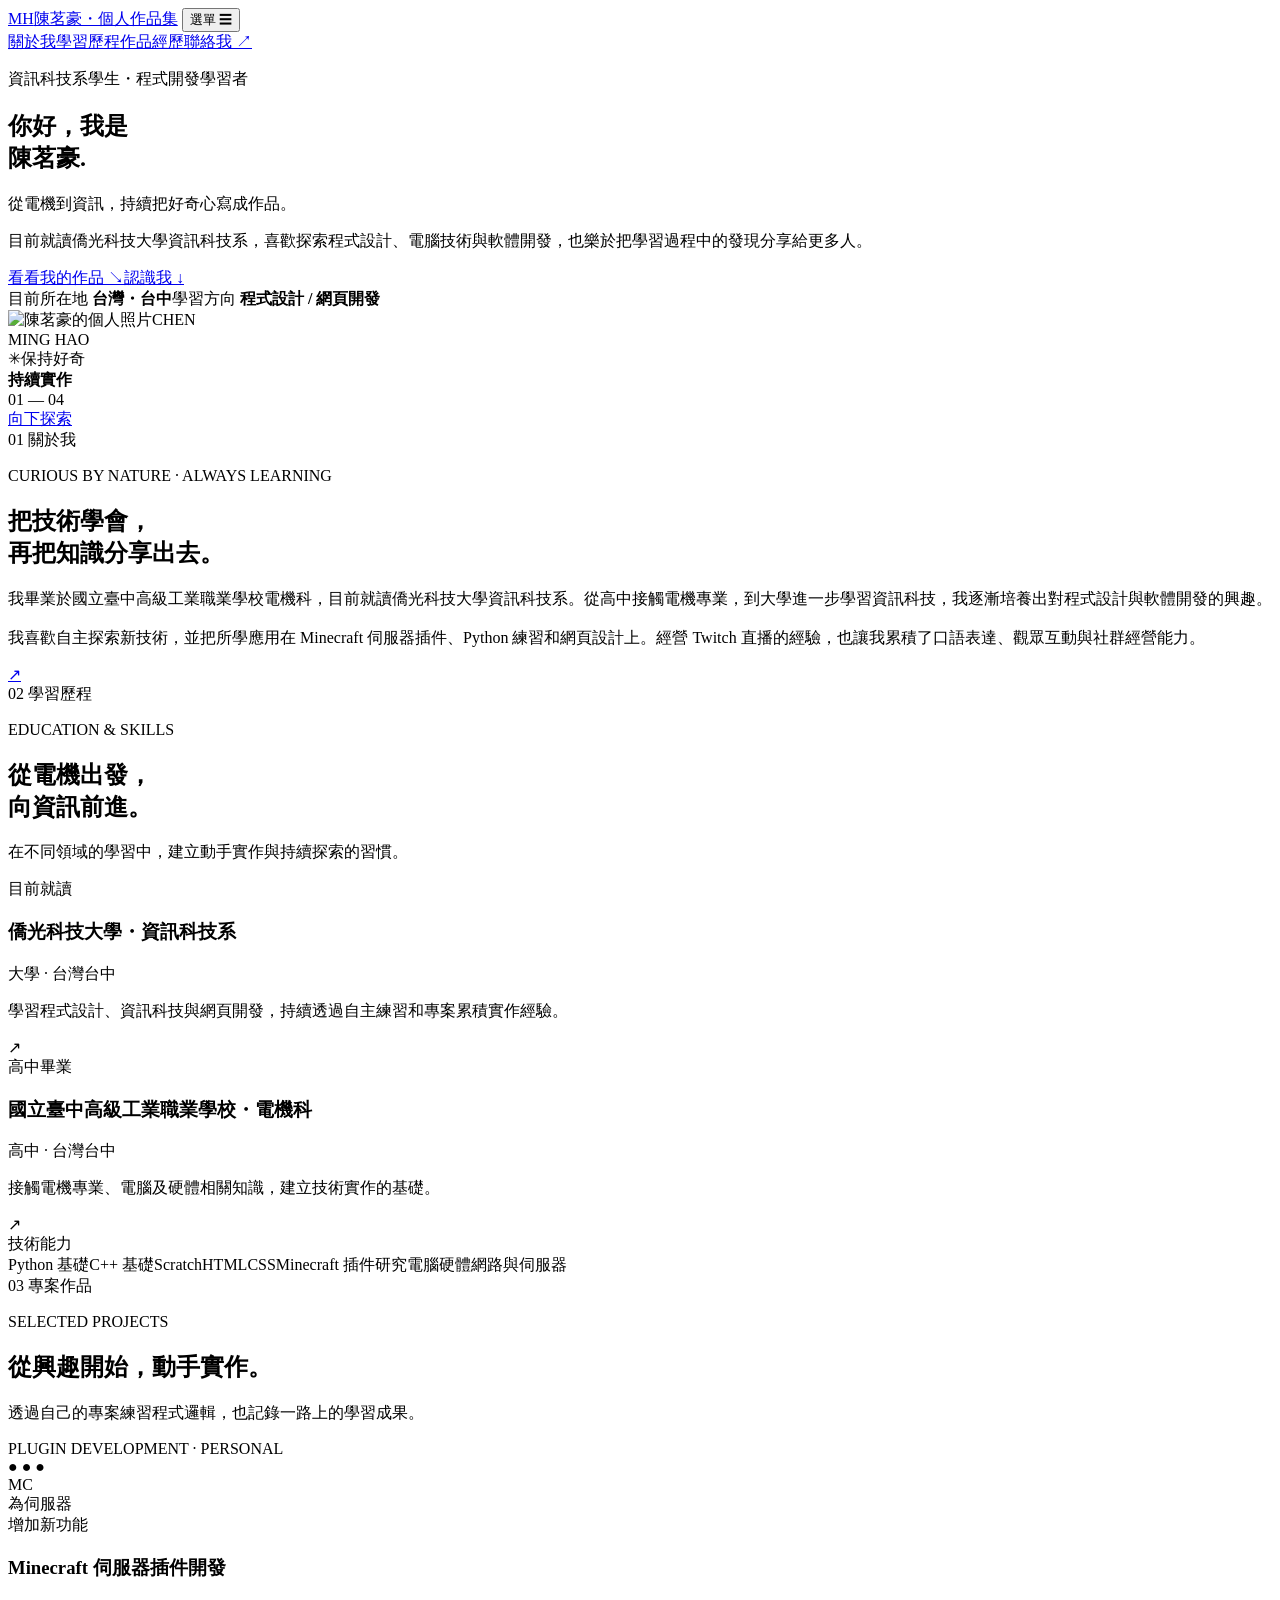
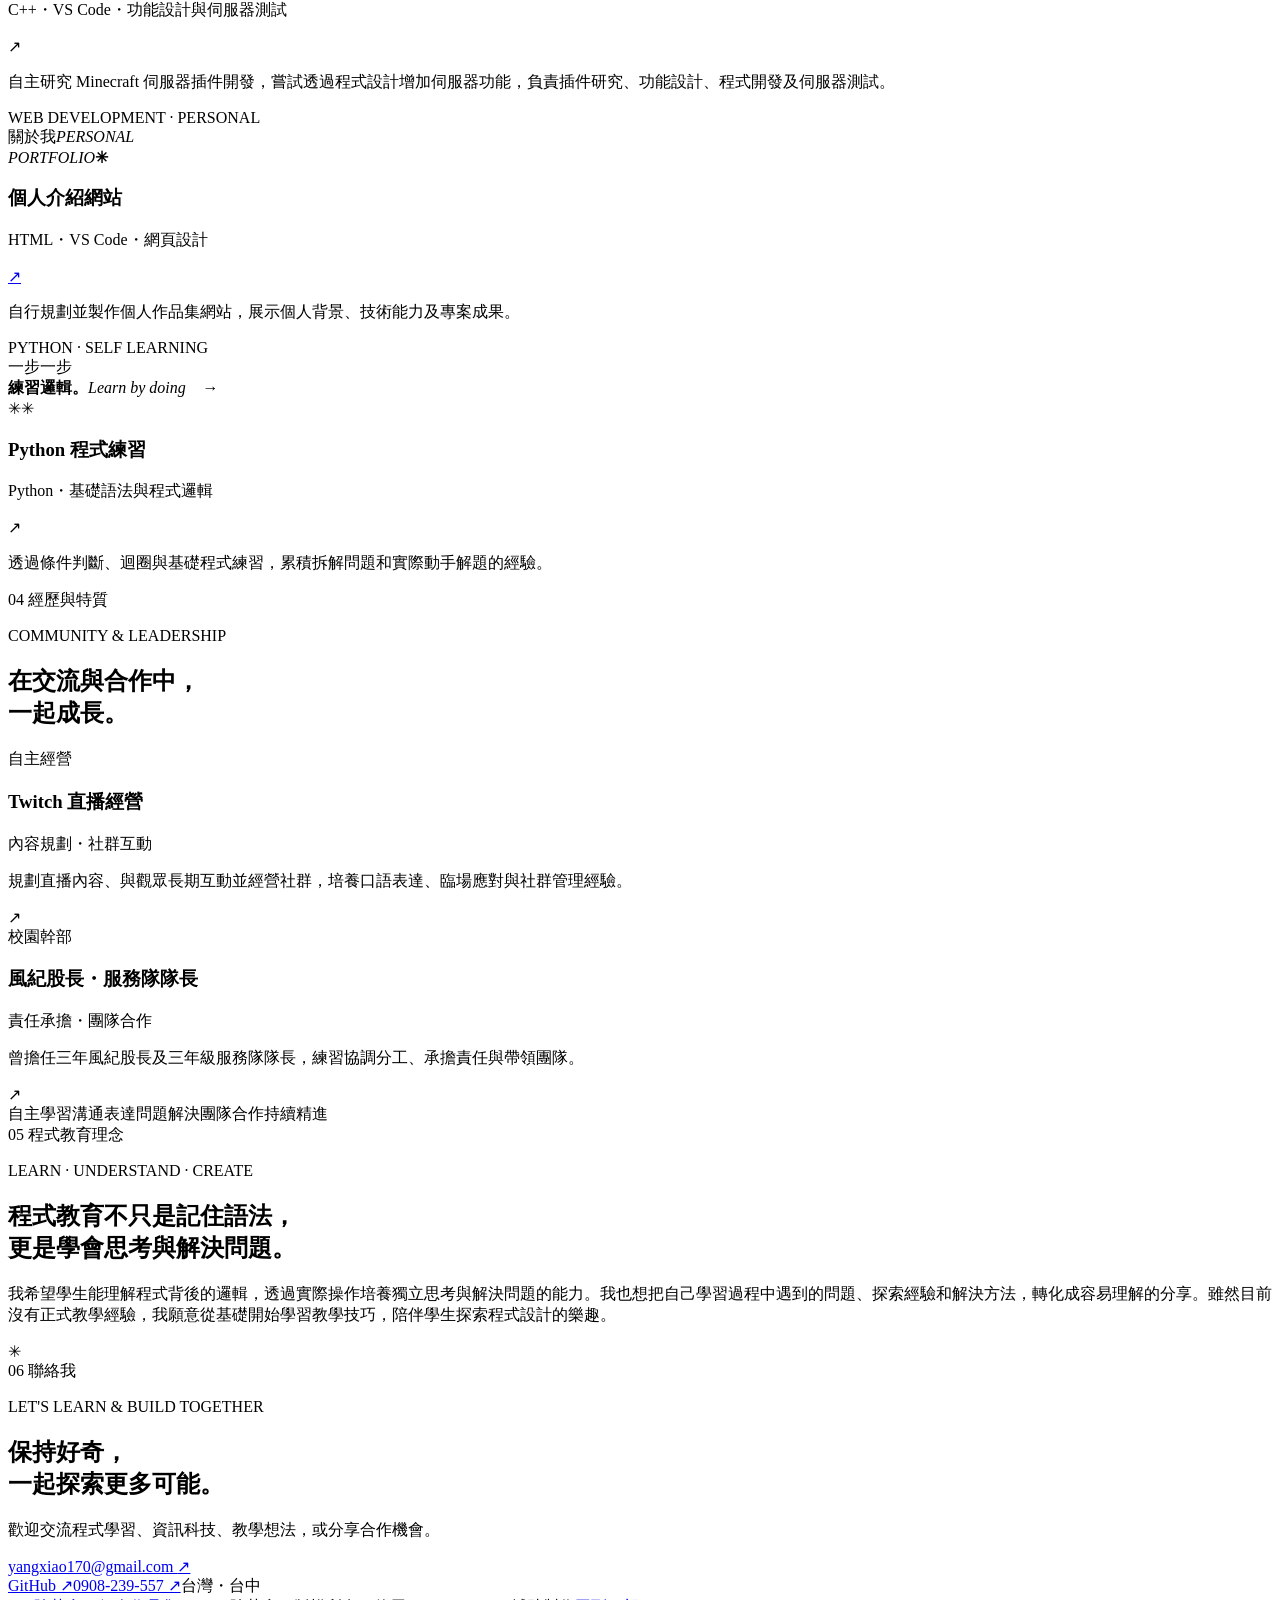
==== commit 3317f442: "Add files via upload" ====
--- a/index.html
+++ b/index.html
@@ -1,555 +1,87 @@
-
-<!DOCTYPE html>
+<!doctype html>
 <html lang="zh-Hant">
-<head>
-    <meta charset="UTF-8">
-    <meta name="viewport" content="width=device-width, initial-scale=1.0">
-    <meta name="theme-color" content="#f5f3ee">
-    <meta name="description" content="陳茗豪的個人介紹與程式作品集，分享資訊科技學習歷程、程式專案與教學理念。">
-
+  <head>
+    <meta charset="utf-8" />
+    <meta name="viewport" content="width=device-width, initial-scale=1" />
+    <meta name="theme-color" content="#f5f3ee" />
+    <meta name="description" content="陳茗豪的個人介紹與程式作品集，分享資訊科技學習歷程、程式專案與教學理念。" />
     <title>陳茗豪 Chen Ming Hao｜程式作品集</title>
-
-    <!-- Google Fonts -->
-    <link rel="preconnect" href="https://fonts.googleapis.com">
-    <link rel="preconnect" href="https://fonts.gstatic.com" crossorigin>
-    <link href="https://fonts.googleapis.com/css2?family=DM+Sans:wght@400;500;600;700&family=Noto+Sans+TC:wght@400;500;600;700;800&display=swap" rel="stylesheet">
-
-    <!-- CSS：使用 GitHub Pages 正確路徑 -->
-    <link rel="stylesheet" href="./css/style.css">
-
-    <!-- JavaScript -->
-    <script src="./js/script.js" defer></script>
-</head>
-
-<body>
-
-    <!-- 導覽列 -->
+    <link rel="preconnect" href="https://fonts.googleapis.com" />
+    <link rel="preconnect" href="https://fonts.gstatic.com" crossorigin />
+    <link href="https://fonts.googleapis.com/css2?family=DM+Sans:wght@400;500;600;700&family=Noto+Sans+TC:wght@400;500;600;700;800&display=swap" rel="stylesheet" />
+    <link rel="stylesheet" href="styles.css" />
+  </head>
+  <body>
     <header class="topbar">
-        <a class="brand" href="#top" aria-label="回到首頁">
-            <span class="brand-mark">MH</span>
-            <span>陳茗豪・個人作品集</span>
-        </a>
-
-        <button class="menu-toggle" aria-label="開啟選單" aria-expanded="false">
-            選單 <span>☰</span>
-        </button>
-
-        <nav class="nav" aria-label="主要導覽">
-            <a href="#about">關於我</a>
-            <a href="#education">學習歷程</a>
-            <a href="#projects">作品</a>
-            <a href="#experience">經歷</a>
-            <a href="#contact" class="nav-contact">聯絡我 <span>↗</span></a>
-        </nav>
+      <a class="brand" href="#top" aria-label="回到首頁"><span class="brand-mark">MH</span><span>陳茗豪・個人作品集</span></a>
+      <button class="menu-toggle" aria-label="開啟選單" aria-expanded="false">選單 <span>☰</span></button>
+      <nav class="nav" aria-label="主要導覽">
+        <a href="#about">關於我</a><a href="#education">學習歷程</a><a href="#projects">作品</a><a href="#experience">經歷</a><a href="#contact" class="nav-contact">聯絡我 <span>↗</span></a>
+      </nav>
     </header>
 
     <main id="top">
+      <section class="hero page-grid">
+        <div class="hero-copy">
+          <p class="eyebrow"><span class="status-dot"></span> 資訊科技系學生・程式開發學習者</p>
+          <h1>你好，我是<br /><span class="name">陳茗豪</span><span class="period">.</span></h1>
+          <p class="hero-lead">從電機到資訊，持續把好奇心寫成作品。</p>
+          <p class="hero-text">目前就讀僑光科技大學資訊科技系，喜歡探索程式設計、電腦技術與軟體開發，也樂於把學習過程中的發現分享給更多人。</p>
+          <div class="hero-actions"><a class="button button-dark" href="#projects">看看我的作品 <span>↘</span></a><a class="text-link" href="#about">認識我 <span>↓</span></a></div>
+          <div class="hero-meta"><span>目前所在地 <strong>台灣・台中</strong></span><span>學習方向 <strong>程式設計 / 網頁開發</strong></span></div>
+        </div>
+        <div class="hero-visual">
+          <div class="portrait-frame"><div class="portrait-placeholder"><img class="portrait-photo" src="../img/Mingho.jpg" alt="陳茗豪的個人照片" /><span class="portrait-caption">CHEN<br />MING HAO</span></div></div>
+          <div class="orbit orbit-one"></div><div class="orbit orbit-two"></div>
+          <div class="note-card"><span class="note-icon">✳</span><span>保持好奇<br /><strong>持續實作</strong></span></div>
+          <span class="visual-index">01 — 04</span>
+        </div>
+        <a class="scroll-cue" href="#about"><span class="scroll-line"></span>向下探索</a>
+      </section>
 
-        <!-- 首頁 Hero -->
-        <section class="hero page-grid">
+      <section class="intro section-wrap" id="about">
+        <div class="section-label"><span>01</span> 關於我</div>
+        <div class="intro-content"><p class="section-kicker">CURIOUS BY NATURE · ALWAYS LEARNING</p><h2>把技術學會，<br /><span>再把知識分享出去。</span></h2><div class="intro-bottom"><p>我畢業於國立臺中高級工業職業學校電機科，目前就讀僑光科技大學資訊科技系。從高中接觸電機專業，到大學進一步學習資訊科技，我逐漸培養出對程式設計與軟體開發的興趣。<br /><br />我喜歡自主探索新技術，並把所學應用在 Minecraft 伺服器插件、Python 練習和網頁設計上。經營 Twitch 直播的經驗，也讓我累積了口語表達、觀眾互動與社群經營能力。</p><a class="circle-link" href="#contact" aria-label="聯絡我">↗</a></div></div>
+      </section>
 
-            <div class="hero-copy">
-                <p class="eyebrow">
-                    <span class="status-dot"></span>
-                    資訊科技系學生・程式開發學習者
-                </p>
+      <section class="experience section-wrap" id="education">
+        <div class="section-label"><span>02</span> 學習歷程</div>
+        <div class="experience-content"><div class="section-heading"><div><p class="section-kicker">EDUCATION & SKILLS</p><h2>從電機出發，<br />向資訊前進。</h2></div><p class="section-side-note">在不同領域的學習中，建立動手實作與持續探索的習慣。</p></div>
+          <div class="timeline">
+            <article class="timeline-item"><div class="timeline-date">目前就讀</div><div><h3>僑光科技大學・資訊科技系</h3><p class="timeline-place">大學 · 台灣台中</p><p>學習程式設計、資訊科技與網頁開發，持續透過自主練習和專案累積實作經驗。</p></div><span class="timeline-arrow">↗</span></article>
+            <article class="timeline-item"><div class="timeline-date">高中畢業</div><div><h3>國立臺中高級工業職業學校・電機科</h3><p class="timeline-place">高中 · 台灣台中</p><p>接觸電機專業、電腦及硬體相關知識，建立技術實作的基礎。</p></div><span class="timeline-arrow">↗</span></article>
+          </div>
+          <div class="skills"><span>技術能力</span><div class="skill-list"><span>Python 基礎</span><span>C++ 基礎</span><span>Scratch</span><span>HTML</span><span>CSS</span><span>Minecraft 插件研究</span><span>電腦硬體</span><span>網路與伺服器</span></div></div>
+        </div>
+      </section>
 
-                <h1>
-                    你好，我是<br>
-                    <span class="name">陳茗豪</span><span class="period">.</span>
-                </h1>
+      <section class="projects section-wrap" id="projects">
+        <div class="section-label"><span>03</span> 專案作品</div>
+        <div class="projects-content"><div class="projects-header"><div><p class="section-kicker">SELECTED PROJECTS</p><h2>從興趣開始，動手實作。</h2></div><p>透過自己的專案練習程式邏輯，也記錄一路上的學習成果。</p></div>
+          <div class="project-grid">
+            <article class="project-card project-large"><div class="project-art art-lilac"><span class="art-label">PLUGIN DEVELOPMENT · PERSONAL</span><div class="art-window"><span class="window-dots">● ● ●</span><div class="window-lines"><i></i><i></i><i></i></div><div class="window-circle">MC</div></div><span class="art-sticker">為伺服器<br />增加新功能</span></div><div class="project-info"><div><h3>Minecraft 伺服器插件開發</h3><p>C++・VS Code・功能設計與伺服器測試</p></div><span class="project-link" aria-hidden="true">↗</span></div><p class="project-description">自主研究 Minecraft 伺服器插件開發，嘗試透過程式設計增加伺服器功能，負責插件研究、功能設計、程式開發及伺服器測試。</p></article>
+            <article class="project-card"><div class="project-art art-peach"><span class="art-label">WEB DEVELOPMENT · PERSONAL</span><div class="brand-art"><span>關於我</span><i>PERSONAL<br />PORTFOLIO</i><b>✳</b></div></div><div class="project-info"><div><h3>個人介紹網站</h3><p>HTML・VS Code・網頁設計</p></div><a class="project-link" href="https://drive.google.com/drive/folders/1bemNr6QR3WrjAKi3OKh8vDoKK5P8nkzb?usp=sharing" target="_blank" rel="noreferrer" aria-label="開啟個人介紹網站作品連結">↗</a></div><p class="project-description">自行規劃並製作個人作品集網站，展示個人背景、技術能力及專案成果。</p></article>
+            <article class="project-card"><div class="project-art art-green"><span class="art-label">PYTHON · SELF LEARNING</span><div class="mobile-art"><div class="mobile-top"></div><span>一步一步<br /><b>練習邏輯。</b></span><i>Learn by doing　→</i></div><span class="leaf leaf-a">✳</span><span class="leaf leaf-b">✳</span></div><div class="project-info"><div><h3>Python 程式練習</h3><p>Python・基礎語法與程式邏輯</p></div><span class="project-link" aria-hidden="true">↗</span></div><p class="project-description">透過條件判斷、迴圈與基礎程式練習，累積拆解問題和實際動手解題的經驗。</p></article>
+          </div>
+        </div>
+      </section>
 
-                <p class="hero-lead">
-                    從電機到資訊，持續把好奇心寫成作品。
-                </p>
+      <section class="experience section-wrap extra-section" id="experience">
+        <div class="section-label"><span>04</span> 經歷與特質</div>
+        <div class="experience-content"><div class="section-heading"><div><p class="section-kicker">COMMUNITY & LEADERSHIP</p><h2>在交流與合作中，<br />一起成長。</h2></div></div>
+          <div class="timeline">
+            <article class="timeline-item"><div class="timeline-date">自主經營</div><div><h3>Twitch 直播經營</h3><p class="timeline-place">內容規劃・社群互動</p><p>規劃直播內容、與觀眾長期互動並經營社群，培養口語表達、臨場應對與社群管理經驗。</p></div><span class="timeline-arrow">↗</span></article>
+            <article class="timeline-item"><div class="timeline-date">校園幹部</div><div><h3>風紀股長・服務隊隊長</h3><p class="timeline-place">責任承擔・團隊合作</p><p>曾擔任三年風紀股長及三年級服務隊隊長，練習協調分工、承擔責任與帶領團隊。</p></div><span class="timeline-arrow">↗</span></article>
+          </div>
+          <div class="strength-list"><span>自主學習</span><span>溝通表達</span><span>問題解決</span><span>團隊合作</span><span>持續精進</span></div>
+        </div>
+      </section>
 
-                <p class="hero-text">
-                    目前就讀僑光科技大學資訊科技系，喜歡探索程式設計、電腦技術與軟體開發，也樂於把學習過程中的發現分享給更多人。
-                </p>
+      <section class="philosophy section-wrap" id="teaching"><div class="section-label"><span>05</span> 程式教育理念</div><div class="philosophy-content"><p class="section-kicker">LEARN · UNDERSTAND · CREATE</p><h2>程式教育不只是記住語法，<br /><span>更是學會思考與解決問題。</span></h2><p>我希望學生能理解程式背後的邏輯，透過實際操作培養獨立思考與解決問題的能力。我也想把自己學習過程中遇到的問題、探索經驗和解決方法，轉化成容易理解的分享。雖然目前沒有正式教學經驗，我願意從基礎開始學習教學技巧，陪伴學生探索程式設計的樂趣。</p></div></section>
 
-                <div class="hero-actions">
-                    <a class="button button-dark" href="#projects">
-                        看看我的作品 <span>↘</span>
-                    </a>
-                    <a class="text-link" href="#about">
-                        認識我 <span>↓</span>
-                    </a>
-                </div>
-
-                <div class="hero-meta">
-                    <span>目前所在地 <strong>台灣・台中</strong></span>
-                    <span>學習方向 <strong>程式設計 / 網頁開發</strong></span>
-                </div>
-            </div>
-
-            <div class="hero-visual">
-                <div class="portrait-frame">
-                    <div class="portrait-placeholder">
-
-                        <!-- 個人照片 -->
-                        <img
-                            class="portrait-photo"
-                            src="./img/Mingho.jpg"
-                            alt="陳茗豪的個人照片"
-                            onerror="this.style.display='none'"
-                        >
-
-                        <span class="portrait-caption">
-                            CHEN<br>MING HAO
-                        </span>
-
-                    </div>
-                </div>
-
-                <div class="orbit orbit-one"></div>
-                <div class="orbit orbit-two"></div>
-
-                <div class="note-card">
-                    <span class="note-icon">✳</span>
-                    <span>保持好奇<br><strong>持續實作</strong></span>
-                </div>
-
-                <span class="visual-index">01 — 04</span>
-            </div>
-
-            <a class="scroll-cue" href="#about">
-                <span class="scroll-line"></span>
-                向下探索
-            </a>
-
-        </section>
-
-
-        <!-- 關於我 -->
-        <section class="intro section-wrap" id="about">
-
-            <div class="section-label">
-                <span>01</span> 關於我
-            </div>
-
-            <div class="intro-content">
-
-                <p class="section-kicker">
-                    CURIOUS BY NATURE · ALWAYS LEARNING
-                </p>
-
-                <h2>
-                    把技術學會，<br>
-                    <span>再把知識分享出去。</span>
-                </h2>
-
-                <div class="intro-bottom">
-
-                    <p>
-                        我畢業於國立臺中高級工業職業學校電機科，目前就讀僑光科技大學資訊科技系。從高中接觸電機專業，到大學進一步學習資訊科技，我逐漸培養出對程式設計與軟體開發的興趣。
-                        <br><br>
-                        我喜歡自主探索新技術，並把所學應用在 Minecraft 伺服器插件、Python 練習和網頁設計上。經營 Twitch 直播的經驗，也讓我累積了口語表達、觀眾互動與社群經營能力。
-                    </p>
-
-                    <a class="circle-link" href="#contact" aria-label="聯絡我">
-                        ↗
-                    </a>
-
-                </div>
-            </div>
-        </section>
-
-
-        <!-- 學習歷程與技能 -->
-        <section class="experience section-wrap" id="education">
-
-            <div class="section-label">
-                <span>02</span> 學習歷程
-            </div>
-
-            <div class="experience-content">
-
-                <div class="section-heading">
-
-                    <div>
-                        <p class="section-kicker">EDUCATION & SKILLS</p>
-                        <h2>
-                            從電機出發，<br>
-                            向資訊前進。
-                        </h2>
-                    </div>
-
-                    <p class="section-side-note">
-                        在不同領域的學習中，建立動手實作與持續探索的習慣。
-                    </p>
-
-                </div>
-
-                <div class="timeline">
-
-                    <article class="timeline-item">
-
-                        <div class="timeline-date">目前就讀</div>
-
-                        <div>
-                            <h3>僑光科技大學・資訊科技系</h3>
-                            <p class="timeline-place">大學 · 台灣台中</p>
-                            <p>
-                                學習程式設計、資訊科技與網頁開發，持續透過自主練習和專案累積實作經驗。
-                            </p>
-                        </div>
-
-                        <span class="timeline-arrow">↗</span>
-
-                    </article>
-
-                    <article class="timeline-item">
-
-                        <div class="timeline-date">高中畢業</div>
-
-                        <div>
-                            <h3>國立臺中高級工業職業學校・電機科</h3>
-                            <p class="timeline-place">高中 · 台灣台中</p>
-                            <p>
-                                接觸電機專業、電腦及硬體相關知識，建立技術實作的基礎。
-                            </p>
-                        </div>
-
-                        <span class="timeline-arrow">↗</span>
-
-                    </article>
-
-                </div>
-
-                <div class="skills">
-
-                    <span>技術能力</span>
-
-                    <div class="skill-list">
-                        <span>Python 基礎</span>
-                        <span>C++ 基礎</span>
-                        <span>Scratch</span>
-                        <span>HTML</span>
-                        <span>CSS</span>
-                        <span>Minecraft 插件研究</span>
-                        <span>電腦硬體</span>
-                        <span>網路與伺服器</span>
-                    </div>
-
-                </div>
-
-            </div>
-        </section>
-
-
-        <!-- 專案作品 -->
-        <section class="projects section-wrap" id="projects">
-
-            <div class="section-label">
-                <span>03</span> 專案作品
-            </div>
-
-            <div class="projects-content">
-
-                <div class="projects-header">
-
-                    <div>
-                        <p class="section-kicker">SELECTED PROJECTS</p>
-                        <h2>從興趣開始，動手實作。</h2>
-                    </div>
-
-                    <p>
-                        透過自己的專案練習程式邏輯，也記錄一路上的學習成果。
-                    </p>
-
-                </div>
-
-                <div class="project-grid">
-
-                    <!-- Minecraft -->
-                    <article class="project-card project-large">
-
-                        <div class="project-art art-lilac">
-
-                            <span class="art-label">
-                                PLUGIN DEVELOPMENT · PERSONAL
-                            </span>
-
-                            <div class="art-window">
-                                <span class="window-dots">● ● ●</span>
-
-                                <div class="window-lines">
-                                    <i></i>
-                                    <i></i>
-                                    <i></i>
-                                </div>
-
-                                <div class="window-circle">MC</div>
-                            </div>
-
-                            <span class="art-sticker">
-                                為伺服器<br>增加新功能
-                            </span>
-
-                        </div>
-
-                        <div class="project-info">
-
-                            <div>
-                                <h3>Minecraft 伺服器插件開發</h3>
-                                <p>C++・VS Code・功能設計與伺服器測試</p>
-                            </div>
-
-                            <span class="project-link" aria-hidden="true">↗</span>
-
-                        </div>
-
-                        <p class="project-description">
-                            自主研究 Minecraft 伺服器插件開發，嘗試透過程式設計增加伺服器功能，負責插件研究、功能設計、程式開發及伺服器測試。
-                        </p>
-
-                    </article>
-
-
-                    <!-- 個人網站 -->
-                    <article class="project-card">
-
-                        <div class="project-art art-peach">
-
-                            <span class="art-label">
-                                WEB DEVELOPMENT · PERSONAL
-                            </span>
-
-                            <div class="brand-art">
-                                <span>關於我</span>
-                                <i>PERSONAL<br>PORTFOLIO</i>
-                                <b>✳</b>
-                            </div>
-
-                        </div>
-
-                        <div class="project-info">
-
-                            <div>
-                                <h3>個人介紹網站</h3>
-                                <p>HTML・CSS・網頁設計</p>
-                            </div>
-
-                            <a
-                                class="project-link"
-                                href="https://echomingho.github.io/index_profile/"
-                                target="_blank"
-                                rel="noopener noreferrer"
-                                aria-label="開啟個人介紹網站"
-                            >↗</a>
-
-                        </div>
-
-                        <p class="project-description">
-                            自行規劃並製作個人作品集網站，展示個人背景、技術能力及專案成果。
-                        </p>
-
-                    </article>
-
-
-                    <!-- Python -->
-                    <article class="project-card">
-
-                        <div class="project-art art-green">
-
-                            <span class="art-label">
-                                PYTHON · SELF LEARNING
-                            </span>
-
-                            <div class="mobile-art">
-                                <div class="mobile-top"></div>
-                                <span>
-                                    一步一步<br>
-                                    <b>練習邏輯。</b>
-                                </span>
-                                <i>Learn by doing　→</i>
-                            </div>
-
-                            <span class="leaf leaf-a">✳</span>
-                            <span class="leaf leaf-b">✳</span>
-
-                        </div>
-
-                        <div class="project-info">
-
-                            <div>
-                                <h3>Python 程式練習</h3>
-                                <p>Python・基礎語法與程式邏輯</p>
-                            </div>
-
-                            <span class="project-link" aria-hidden="true">↗</span>
-
-                        </div>
-
-                        <p class="project-description">
-                            透過條件判斷、迴圈與基礎程式練習，累積拆解問題和實際動手解題的經驗。
-                        </p>
-
-                    </article>
-
-                </div>
-            </div>
-        </section>
-
-
-        <!-- 經歷與特質 -->
-        <section class="experience section-wrap extra-section" id="experience">
-
-            <div class="section-label">
-                <span>04</span> 經歷與特質
-            </div>
-
-            <div class="experience-content">
-
-                <div class="section-heading">
-
-                    <div>
-                        <p class="section-kicker">COMMUNITY & LEADERSHIP</p>
-                        <h2>
-                            在交流與合作中，<br>
-                            一起成長。
-                        </h2>
-                    </div>
-
-                </div>
-
-                <div class="timeline">
-
-                    <article class="timeline-item">
-
-                        <div class="timeline-date">自主經營</div>
-
-                        <div>
-                            <h3>Twitch 直播經營</h3>
-                            <p class="timeline-place">內容規劃・社群互動</p>
-                            <p>
-                                規劃直播內容、與觀眾長期互動並經營社群，培養口語表達、臨場應對與社群管理經驗。
-                            </p>
-                        </div>
-
-                        <span class="timeline-arrow">↗</span>
-
-                    </article>
-
-                    <article class="timeline-item">
-
-                        <div class="timeline-date">校園幹部</div>
-
-                        <div>
-                            <h3>風紀股長・服務隊隊長</h3>
-                            <p class="timeline-place">責任承擔・團隊合作</p>
-                            <p>
-                                曾擔任三年風紀股長及三年級服務隊隊長，練習協調分工、承擔責任與帶領團隊。
-                            </p>
-                        </div>
-
-                        <span class="timeline-arrow">↗</span>
-
-                    </article>
-
-                </div>
-
-                <div class="strength-list">
-                    <span>自主學習</span>
-                    <span>溝通表達</span>
-                    <span>問題解決</span>
-                    <span>團隊合作</span>
-                    <span>持續精進</span>
-                </div>
-
-            </div>
-        </section>
-
-
-        <!-- 程式教育理念 -->
-        <section class="philosophy section-wrap" id="teaching">
-
-            <div class="section-label">
-                <span>05</span> 程式教育理念
-            </div>
-
-            <div class="philosophy-content">
-
-                <p class="section-kicker">
-                    LEARN · UNDERSTAND · CREATE
-                </p>
-
-                <h2>
-                    程式教育不只是記住語法，<br>
-                    <span>更是學會思考與解決問題。</span>
-                </h2>
-
-                <p>
-                    我希望學生能理解程式背後的邏輯，透過實際操作培養獨立思考與解決問題的能力。我也想把自己學習過程中遇到的問題、探索經驗和解決方法，轉化成容易理解的分享。雖然目前沒有正式教學經驗，我願意從基礎開始學習教學技巧，陪伴學生探索程式設計的樂趣。
-                </p>
-
-            </div>
-        </section>
-
-
-        <!-- 聯絡我 -->
-        <section class="contact section-wrap" id="contact">
-
-            <div class="contact-shape">✳</div>
-
-            <div class="section-label">
-                <span>06</span> 聯絡我
-            </div>
-
-            <div class="contact-content">
-
-                <p class="section-kicker">
-                    LET'S LEARN & BUILD TOGETHER
-                </p>
-
-                <h2>
-                    保持好奇，<br>
-                    <span>一起探索更多可能。</span>
-                </h2>
-
-                <p>
-                    歡迎交流程式學習、資訊科技、教學想法，或分享合作機會。
-                </p>
-
-                <a class="button button-light" href="mailto:yangxiao170@gmail.com">
-                    yangxiao170@gmail.com <span>↗</span>
-                </a>
-
-                <div class="social-links">
-
-                    <a
-                        href="https://github.com/echomingho"
-                        target="_blank"
-                        rel="noopener noreferrer"
-                    >GitHub ↗</a>
-
-                    <a href="tel:0908239557">0908-239-557 ↗</a>
-
-                    <span>台灣・台中</span>
-
-                </div>
-
-            </div>
-        </section>
-
+      <section class="contact section-wrap" id="contact"><div class="contact-shape">✳</div><div class="section-label"><span>06</span> 聯絡我</div><div class="contact-content"><p class="section-kicker">LET'S LEARN & BUILD TOGETHER</p><h2>保持好奇，<br /><span>一起探索更多可能。</span></h2><p>歡迎交流程式學習、資訊科技、教學想法，或分享合作機會。</p><a class="button button-light" href="mailto:yangxiao170@gmail.com">yangxiao170@gmail.com <span>↗</span></a><div class="social-links"><a href="https://github.com/echomingho" target="_blank" rel="noreferrer">GitHub ↗</a><a href="tel:0908239557">0908-239-557 ↗</a><span>台灣・台中</span></div></div></section>
     </main>
-
-
-    <!-- 頁尾 -->
-    <footer class="footer">
-
-        <a class="brand" href="#top">
-            <span class="brand-mark">MH</span>
-            <span>陳茗豪・個人作品集</span>
-        </a>
-
-        <span>
-            © 2026 陳茗豪。版權所有｜使用 OpenAI Codex 輔助製作
-        </span>
-
-        <a href="#top">回到頂部 ↑</a>
-
-    </footer>
-
-</body>
+    <footer class="footer"><a class="brand" href="#top"><span class="brand-mark">MH</span><span>陳茗豪・個人作品集</span></a><span>© 2026 陳茗豪。版權所有｜使用 OpenAI Codex 輔助製作</span><a href="#top">回到頂部 ↑</a></footer>
+    <script src="script.js"></script>
+  </body>
 </html>
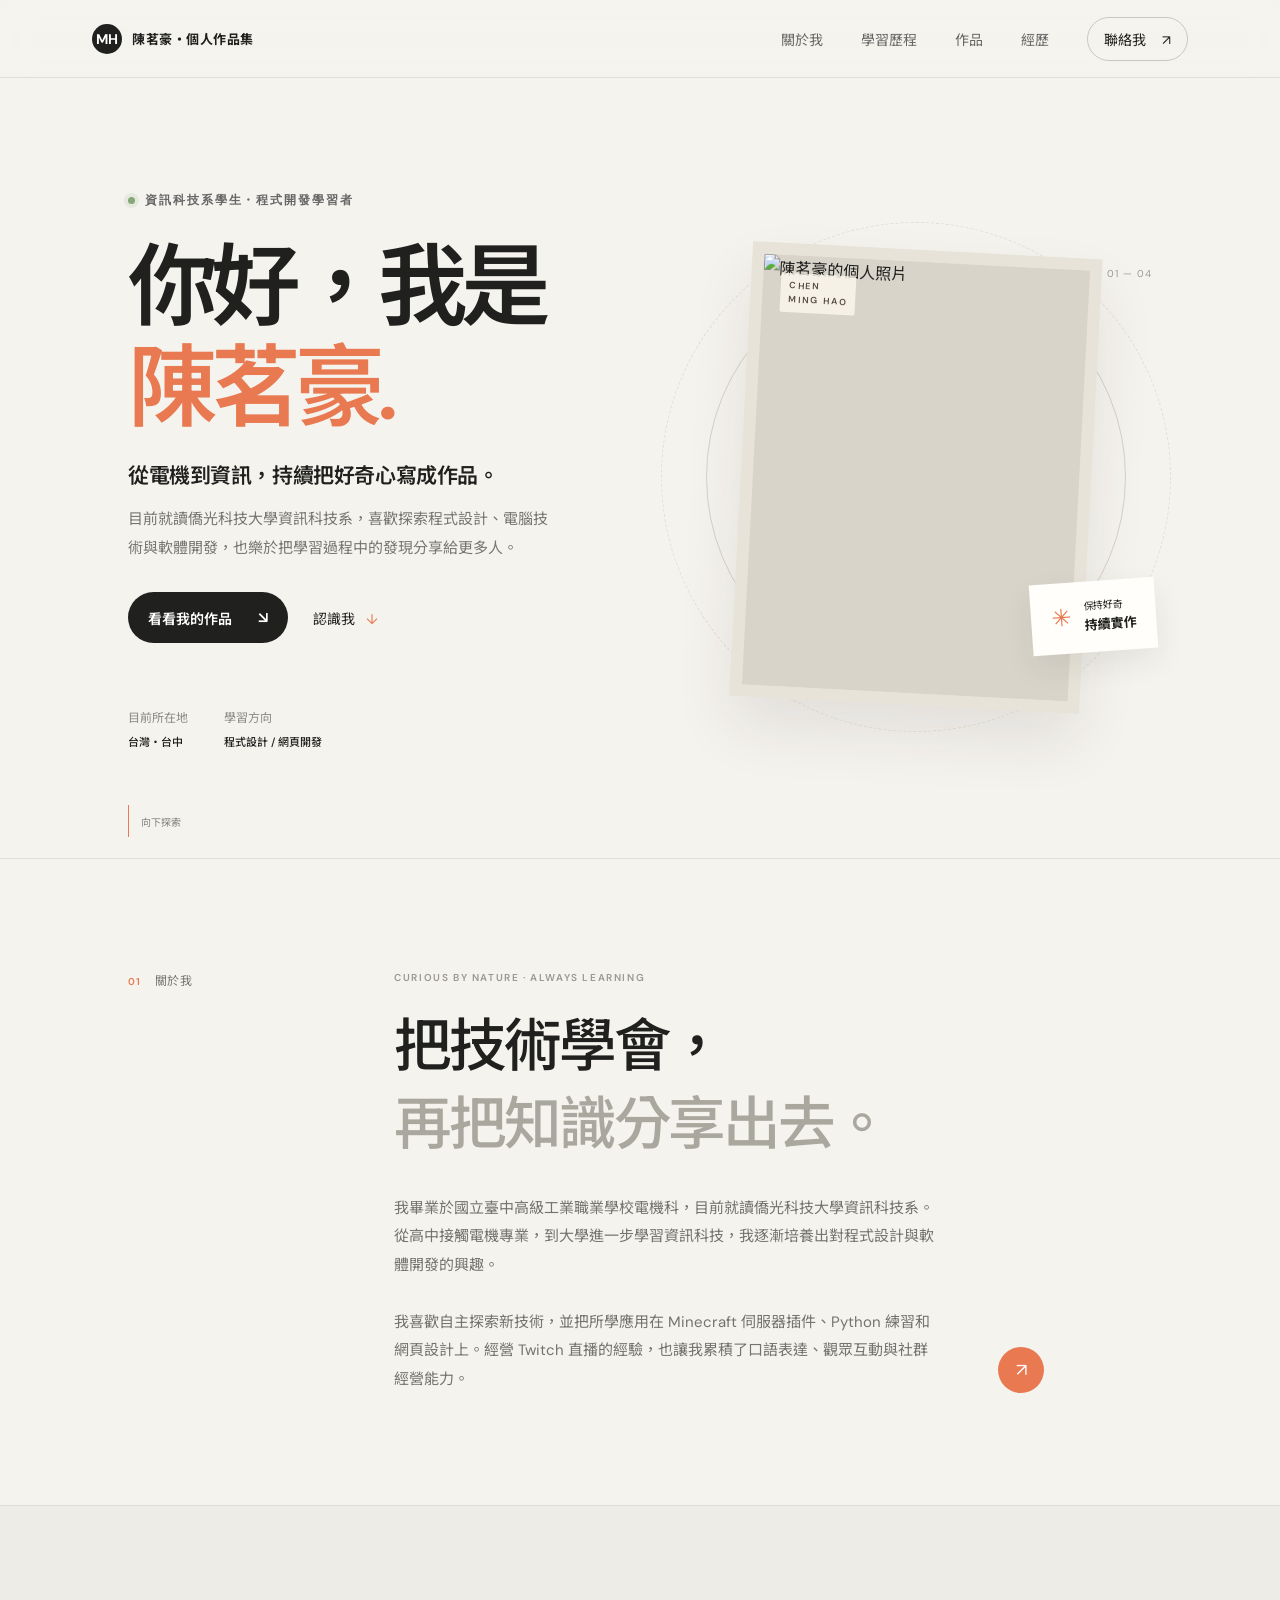
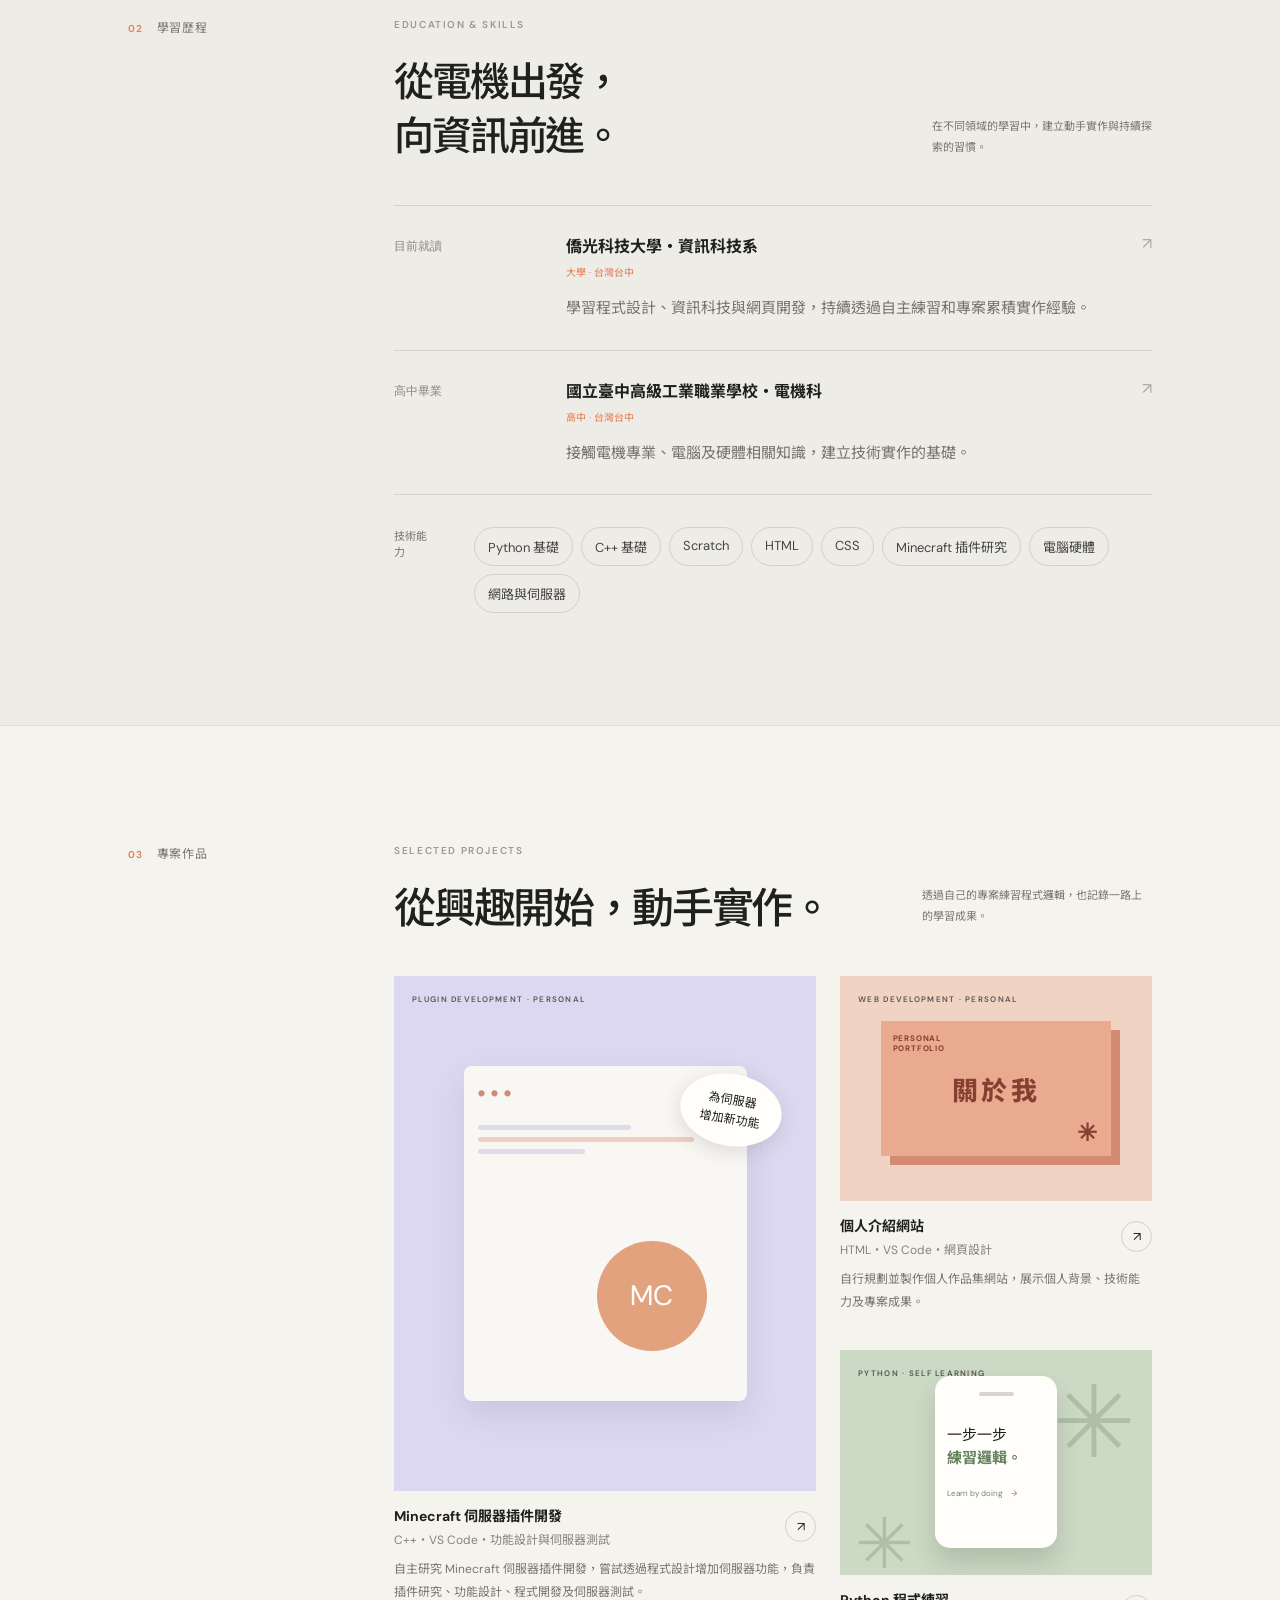
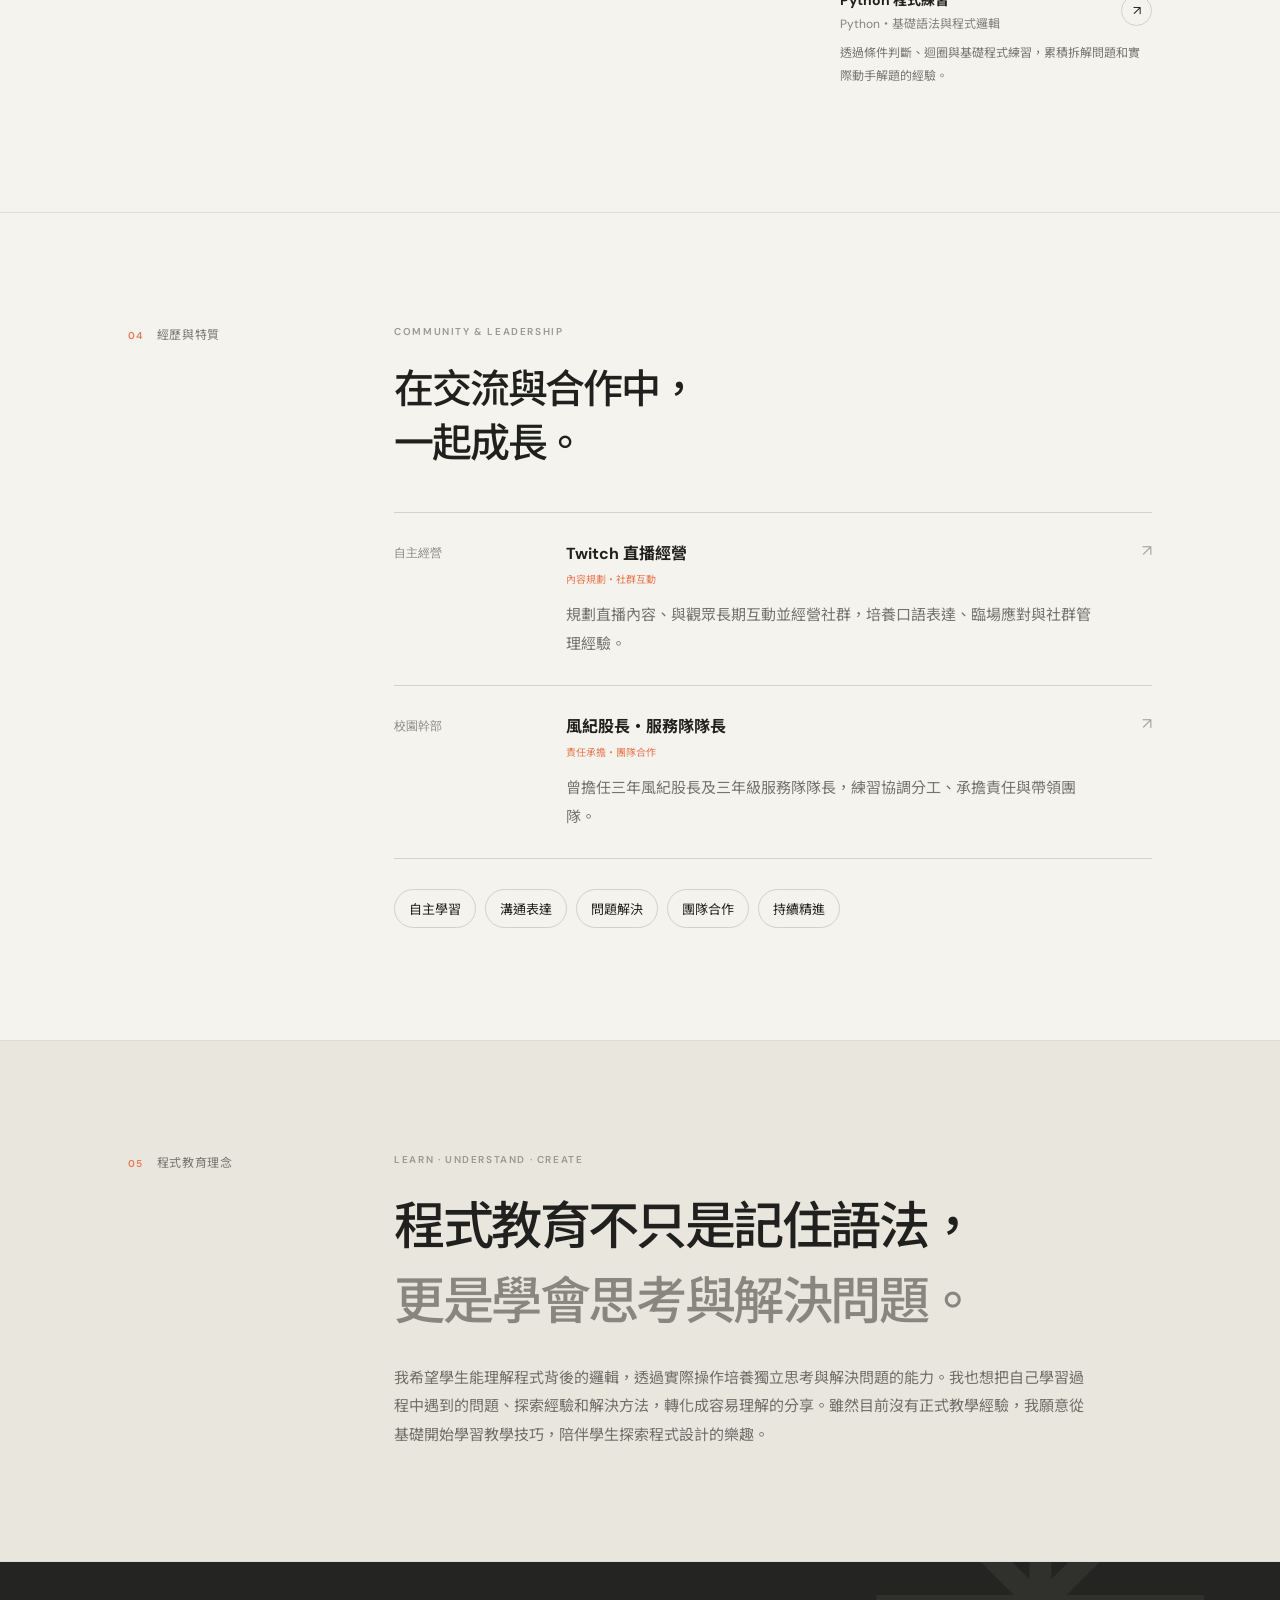
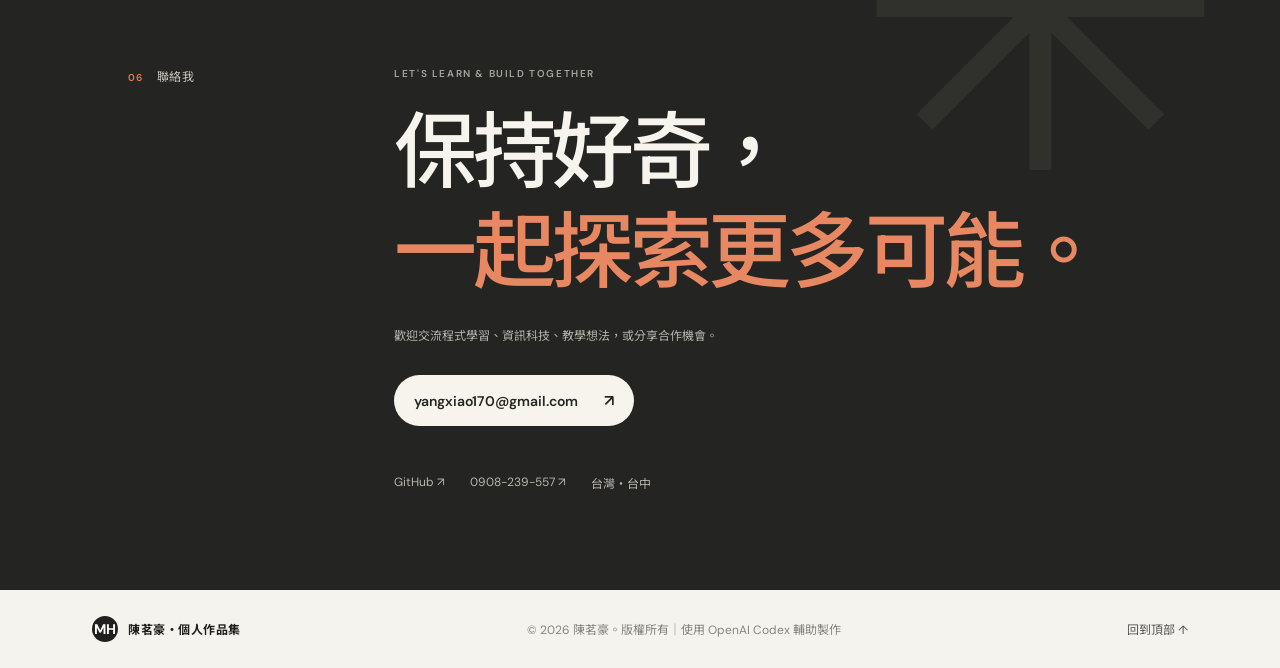
==== commit 361dc34f: "Update file paths for CSS and JS in index.html" ====
--- a/index.html
+++ b/index.html
@@ -9,7 +9,7 @@
     <link rel="preconnect" href="https://fonts.googleapis.com" />
     <link rel="preconnect" href="https://fonts.gstatic.com" crossorigin />
     <link href="https://fonts.googleapis.com/css2?family=DM+Sans:wght@400;500;600;700&family=Noto+Sans+TC:wght@400;500;600;700;800&display=swap" rel="stylesheet" />
-    <link rel="stylesheet" href="styles.css" />
+    <link rel="stylesheet" href="css/styles.css" />
   </head>
   <body>
     <header class="topbar">
@@ -31,7 +31,7 @@
           <div class="hero-meta"><span>目前所在地 <strong>台灣・台中</strong></span><span>學習方向 <strong>程式設計 / 網頁開發</strong></span></div>
         </div>
         <div class="hero-visual">
-          <div class="portrait-frame"><div class="portrait-placeholder"><img class="portrait-photo" src="../img/Mingho.jpg" alt="陳茗豪的個人照片" /><span class="portrait-caption">CHEN<br />MING HAO</span></div></div>
+          <div class="portrait-frame"><div class="portrait-placeholder"><img class="portrait-photo" src="img/Mingho.jpg" alt="陳茗豪的個人照片" /><span class="portrait-caption">CHEN<br />MING HAO</span></div></div>
           <div class="orbit orbit-one"></div><div class="orbit orbit-two"></div>
           <div class="note-card"><span class="note-icon">✳</span><span>保持好奇<br /><strong>持續實作</strong></span></div>
           <span class="visual-index">01 — 04</span>
@@ -82,6 +82,6 @@
       <section class="contact section-wrap" id="contact"><div class="contact-shape">✳</div><div class="section-label"><span>06</span> 聯絡我</div><div class="contact-content"><p class="section-kicker">LET'S LEARN & BUILD TOGETHER</p><h2>保持好奇，<br /><span>一起探索更多可能。</span></h2><p>歡迎交流程式學習、資訊科技、教學想法，或分享合作機會。</p><a class="button button-light" href="mailto:yangxiao170@gmail.com">yangxiao170@gmail.com <span>↗</span></a><div class="social-links"><a href="https://github.com/echomingho" target="_blank" rel="noreferrer">GitHub ↗</a><a href="tel:0908239557">0908-239-557 ↗</a><span>台灣・台中</span></div></div></section>
     </main>
     <footer class="footer"><a class="brand" href="#top"><span class="brand-mark">MH</span><span>陳茗豪・個人作品集</span></a><span>© 2026 陳茗豪。版權所有｜使用 OpenAI Codex 輔助製作</span><a href="#top">回到頂部 ↑</a></footer>
-    <script src="script.js"></script>
+    <script src="js/script.js"></script>
   </body>
 </html>
--- a/css/styles.css
+++ b/css/styles.css
@@ -0,0 +1,40 @@
+:root{--ink:#20211f;--muted:#73746f;--paper:#f5f3ee;--white:#fffefa;--line:#deddd6;--orange:#e87951;--lilac:#dcd8f1;--green:#ccd9c5}*{box-sizing:border-box}html{scroll-behavior:smooth;scroll-padding-top:90px}body{margin:0;background:var(--paper);color:var(--ink);font-family:"DM Sans","Noto Sans TC",sans-serif;-webkit-font-smoothing:antialiased}a{color:inherit;text-decoration:none}.topbar{height:78px;padding:0 7.2%;display:flex;align-items:center;justify-content:space-between;border-bottom:1px solid rgba(32,33,31,.1);position:sticky;top:0;background:rgba(245,243,238,.92);backdrop-filter:blur(14px);z-index:10}.brand{display:flex;align-items:center;gap:10px;font-size:13px;font-weight:700;letter-spacing:.04em}.brand-mark{display:grid;place-items:center;width:30px;height:30px;background:var(--ink);color:#fff;border-radius:50%;font-size:14px}.nav{display:flex;align-items:center;gap:38px;font-size:12px;color:#666}.nav a:hover,.footer a:hover{color:var(--orange)}.nav-contact{padding:11px 16px;border:1px solid #c8c7c1;border-radius:30px;color:var(--ink)!important}.nav-contact span{margin-left:12px}.menu-toggle{display:none}.page-grid{padding:82px 10% 64px;max-width:1440px;margin:auto;display:grid;grid-template-columns:1fr 46%;align-items:center;position:relative;min-height:640px}.hero-copy{padding:20px 0 45px;z-index:1}.eyebrow,.section-kicker{font-family:"DM Sans",sans-serif;font-size:10px;font-weight:600;letter-spacing:.16em}.eyebrow{display:flex;align-items:center;gap:10px;color:#666}.status-dot{width:7px;height:7px;border-radius:50%;background:#86a779;box-shadow:0 0 0 4px #86a77922}h1{font-size:clamp(54px,7vw,94px);line-height:1.13;letter-spacing:-.075em;margin:28px 0 20px;font-weight:600}.name{color:var(--orange)}.period{color:var(--orange)}.hero-lead{font-size:19px;font-weight:600;letter-spacing:-.02em;margin:0 0 10px}.hero-text{max-width:420px;font-size:13px;line-height:2;color:#77766f}.hero-actions{display:flex;align-items:center;gap:25px;margin-top:30px}.button{display:inline-flex;align-items:center;justify-content:space-between;gap:26px;padding:15px 20px;border-radius:30px;font-size:12px;font-weight:600;transition:transform .2s}.button:hover{transform:translateY(-3px)}.button-dark{background:var(--ink);color:white}.button span{font-size:16px}.text-link{font-size:12px}.text-link span{margin-left:7px;color:var(--orange)}.hero-meta{display:flex;gap:36px;margin-top:65px;color:#8a8983;font-size:10px}.hero-meta span{display:grid;gap:7px}.hero-meta strong{color:var(--ink);font-size:11px;font-weight:500}.hero-visual{min-height:460px;position:relative;display:grid;place-items:center}.portrait-frame{width:min(76%,350px);aspect-ratio:.77;position:relative;z-index:1;padding:12px;background:#e7e3d8;transform:rotate(3deg);box-shadow:0 30px 60px #28251c17}.portrait-placeholder{height:100%;overflow:hidden;background:linear-gradient(155deg,#d6c4ad 0%,#e8d8c8 48%,#b8c3b0 48%,#9fae9a 100%);position:relative;display:flex;align-items:flex-end;padding:24px}.portrait-sun{position:absolute;width:118px;height:118px;border-radius:50%;background:#e7a881;top:12%;right:14%;opacity:.85}.portrait-caption{position:absolute;top:18px;left:18px;font:600 9px/1.5 "DM Sans";letter-spacing:.2em;color:#554c41}.portrait-initial{font-size:150px;font-weight:700;color:#fbf5e9;line-height:.9;mix-blend-mode:soft-light}.orbit{position:absolute;border:1px solid #d5d1c8;border-radius:50%;width:420px;height:420px}.orbit-two{width:510px;height:510px;border-style:dashed;opacity:.6}.note-card{position:absolute;bottom:55px;right:-4px;background:#fffefa;box-shadow:0 12px 30px #29271c14;padding:15px 20px;display:flex;align-items:center;gap:13px;font-size:10px;line-height:1.7;z-index:2;transform:rotate(-4deg)}.note-icon{font-size:24px;color:var(--orange)}.note-card strong{font-size:13px}.visual-index{position:absolute;right:0;top:20px;color:#9d9b93;font-size:10px;letter-spacing:.1em}.scroll-cue{position:absolute;left:10%;bottom:21px;display:flex;align-items:center;gap:12px;color:#84827c;font-size:10px}.scroll-line{height:32px;width:1px;background:var(--orange)}.section-wrap{padding:112px 10%;display:grid;grid-template-columns:22% 1fr;gap:4%;border-top:1px solid var(--line);max-width:1440px;margin:0 auto}.section-label{font-size:11px;color:#77766f;letter-spacing:.05em}.section-label span{display:inline-block;color:var(--orange);font:600 10px "DM Sans";margin-right:11px}.section-kicker{color:#9a988f;margin:0 0 24px}.intro h2,.section-heading h2,.projects-header h2,.contact h2{font-size:clamp(35px,4.5vw,59px);line-height:1.35;letter-spacing:-.055em;font-weight:500;margin:0}.intro h2 span{color:#aaa79e}.intro-bottom{display:flex;align-items:flex-end;justify-content:space-between;margin-top:30px;max-width:650px}.intro-bottom p{max-width:540px;margin:0;font-size:13px;line-height:2.1;color:#74736d}.circle-link{width:46px;height:46px;border-radius:50%;display:grid;place-items:center;background:var(--orange);color:white;font-size:18px;flex:none}.experience{background:#eeece6;max-width:none}.experience-content,.projects-content{max-width:950px}.section-heading{display:flex;justify-content:space-between;align-items:flex-end;margin-bottom:42px}.section-heading .section-kicker{align-self:flex-start}.section-heading h2{font-size:40px}.timeline{border-top:1px solid #d4d1c9}.timeline-item{display:grid;grid-template-columns:150px 1fr 30px;gap:22px;padding:27px 0;border-bottom:1px solid #d4d1c9;align-items:start}.timeline-date{font:500 11px "DM Sans";color:#87857d;padding-top:5px}.timeline-item h3{font-size:16px;margin:0 0 6px}.timeline-place{font-size:10px!important;color:var(--orange)!important;margin:0 0 12px!important}.timeline-item p{font-size:12px;line-height:1.8;color:#74736d;margin:0;max-width:550px}.timeline-arrow{justify-self:end;color:#aaa79e}.skills{display:flex;gap:40px;margin-top:32px;align-items:flex-start;font-size:11px;color:#77766f}.skill-list{display:flex;flex-wrap:wrap;gap:8px}.skill-list span{padding:9px 13px;border:1px solid #d3d0c7;border-radius:20px;color:#444}.projects{padding-top:118px;padding-bottom:125px}.projects-header{display:flex;align-items:flex-end;justify-content:space-between;margin-bottom:38px}.projects-header h2{font-size:42px}.projects-header>p{max-width:230px;color:#77766f;font-size:11px;line-height:1.9}.project-grid{display:grid;grid-template-columns:1.15fr .85fr;gap:36px 24px}.project-large{grid-row:span 2}.project-art{height:225px;position:relative;overflow:hidden;display:grid;place-items:center}.project-large .project-art{height:515px}.art-lilac{background:var(--lilac)}.art-peach{background:#f1d3c4}.art-green{background:var(--green)}.art-label{position:absolute;left:18px;top:18px;font:600 8px "DM Sans";letter-spacing:.16em;color:#585750}.art-window{height:65%;width:67%;background:#f8f7f3;border-radius:8px;position:relative;box-shadow:0 14px 30px #514d6c21;padding:14px}.window-dots{font-size:7px;color:#cf8b7c;letter-spacing:2px}.window-lines{display:grid;gap:7px;margin-top:24px}.window-lines i{height:5px;background:#dedce8;width:60%;border-radius:3px}.window-lines i:nth-child(2){width:85%;background:#eecec1}.window-lines i:nth-child(3){width:42%}.window-circle{position:absolute;width:110px;height:110px;border-radius:50%;right:14%;bottom:15%;display:grid;place-items:center;background:#e3a27e;color:#fff;font-size:28px}.art-sticker{position:absolute;right:8%;top:19%;background:#fffefa;padding:17px 21px;border-radius:50%;font-size:12px;line-height:1.6;text-align:center;transform:rotate(10deg);box-shadow:0 5px 20px #2222}.brand-art{position:relative;width:74%;height:60%;background:#e9aa8f;display:flex;align-items:center;justify-content:center;color:#873f31;box-shadow:9px 9px 0 #d38c73}.brand-art>span{font-size:26px;font-weight:800;letter-spacing:.12em}.brand-art i{position:absolute;left:12px;top:12px;font:700 8px/1.25 "DM Sans";letter-spacing:.1em}.brand-art b{position:absolute;right:14px;bottom:8px;font-size:24px}.mobile-art{width:122px;height:172px;background:#fffefa;border-radius:15px;padding:16px 12px;box-shadow:0 15px 25px #2735232a;z-index:1}.mobile-top{height:4px;width:35px;background:#d7d5ce;border-radius:4px;margin:0 auto 28px}.mobile-art>span{font-size:15px;line-height:1.5}.mobile-art>span b{color:#66825d}.mobile-art>i{display:block;margin-top:18px;font-size:8px;color:#7c8176;font-style:normal}.leaf{position:absolute;color:#8ca082;font-size:100px;opacity:.45}.leaf-a{top:8px;right:16px}.leaf-b{bottom:-15px;left:15px;font-size:70px}.project-info{display:flex;justify-content:space-between;align-items:center;padding-top:14px}.project-info h3{font-size:14px;margin:0 0 5px}.project-info p{font-size:10px;color:#85837c;margin:0}.project-link{width:31px;height:31px;border:1px solid #d3d1c9;border-radius:50%;display:grid;place-items:center;font-size:13px;transition:all .2s}.project-card:hover .project-link{background:var(--ink);border-color:var(--ink);color:white}.contact{background:#242522;color:#f6f4ed;position:relative;overflow:hidden;max-width:none;padding-top:105px;padding-bottom:98px}.contact .section-label{color:#c5c3ba;position:relative;z-index:1}.contact-content{position:relative;z-index:1}.contact .section-kicker{color:#a6a59d}.contact h2{font-size:clamp(50px,7vw,83px);line-height:1.2}.contact h2 span{color:#e88863}.contact-content>p:not(.section-kicker){max-width:350px;color:#b3b2aa;font-size:12px;line-height:1.8;margin:22px 0 28px}.button-light{background:#f6f4ed;color:#252622}.social-links{display:flex;gap:25px;margin-top:48px;font-size:10px;color:#b7b6ae}.social-links a:hover{color:#e88863}.contact-shape{position:absolute;font-size:450px;color:#30312c;right:4%;top:-170px;line-height:1}.footer{padding:26px 7.2%;display:flex;align-items:center;justify-content:space-between;font-size:10px;color:#86847d}.footer .brand{color:var(--ink);font-size:12px}.footer .brand-mark{width:26px;height:26px}.footer>a:last-child{color:#555}.menu-toggle{border:0;background:none;color:var(--ink)}
+@media(max-width:850px){.topbar{padding:0 6%;height:68px}.menu-toggle{display:block;font-size:11px}.menu-toggle span{margin-left:8px}.nav{display:none;position:absolute;top:67px;left:0;right:0;padding:22px 6%;background:var(--paper);border-bottom:1px solid var(--line);flex-direction:column;align-items:flex-start;gap:22px}.nav.is-open{display:flex}.nav-contact{padding:0;border:0}.page-grid{padding:60px 8% 80px;grid-template-columns:1fr 42%;min-height:570px}.hero-visual{min-height:370px}.portrait-frame{width:85%}.orbit{width:320px;height:320px}.orbit-two{width:390px;height:390px}.note-card{right:-12px;bottom:45px}.scroll-cue{left:8%}.section-wrap{padding:85px 8%;grid-template-columns:17% 1fr;gap:3%}.section-heading h2{font-size:34px}.project-large .project-art{height:430px}}
+@media(max-width:600px){.page-grid{display:flex;flex-direction:column;align-items:stretch;padding:54px 7% 65px}.hero-copy{padding:0}.eyebrow{font-size:9px}h1{font-size:64px;margin:23px 0 15px}.hero-lead{font-size:16px}.hero-text{font-size:12px}.hero-meta{margin-top:35px;gap:25px}.hero-visual{min-height:360px;margin-top:20px}.portrait-frame{width:60%;max-width:280px}.orbit{width:300px;height:300px}.orbit-two{width:350px;height:350px}.note-card{right:2%;bottom:31px}.visual-index{right:4%;top:12px}.scroll-cue{left:7%;bottom:13px}.section-wrap{display:block;padding:72px 7%}.section-label{margin-bottom:35px}.intro h2,.section-heading h2,.projects-header h2{font-size:37px}.intro-bottom{align-items:flex-end;gap:20px}.intro-bottom p{font-size:12px}.circle-link{width:40px;height:40px}.section-heading{display:block}.section-heading .section-kicker{margin-bottom:15px}.section-heading h2 br{display:none}.timeline-item{grid-template-columns:95px 1fr 16px;gap:12px;padding:21px 0}.timeline-date{font-size:9px}.timeline-item h3{font-size:14px}.timeline-item p{font-size:11px}.skills{display:block}.skill-list{margin-top:15px}.projects-header{display:block}.projects-header>p{margin:14px 0 0}.project-grid{grid-template-columns:1fr;gap:27px}.project-large{grid-row:auto}.project-large .project-art{height:350px}.project-art{height:260px}.contact{padding-top:72px;padding-bottom:70px}.contact h2{font-size:57px}.contact-shape{right:-25%;top:-45px;font-size:330px}.social-links{gap:18px}.footer{padding:22px 7%;flex-wrap:wrap;gap:15px}.footer>span{order:3;width:100%}}
+@media(prefers-reduced-motion:reduce){html{scroll-behavior:auto}*,*::before,*::after{transition:none!important}}
+.section-side-note{max-width:220px;color:#77766f;font-size:11px;line-height:1.9;margin:0 0 6px}.project-description{margin:10px 0 0;color:#77766f;font-size:11px;line-height:1.9}.strength-list{display:flex;flex-wrap:wrap;gap:9px;margin-top:30px}.strength-list span{font-size:11px;padding:9px 14px;border:1px solid #d3d0c7;border-radius:20px}.extra-section{background:#f5f3ee}.philosophy{background:#e9e6de;max-width:none}.philosophy-content{max-width:950px}.philosophy-content h2{font-size:clamp(31px,4vw,52px);line-height:1.45;letter-spacing:-.05em;font-weight:500;margin:0 0 25px}.philosophy-content h2 span{color:#88867e}.philosophy-content>p:last-child{max-width:700px;color:#6f6e68;font-size:13px;line-height:2.1;margin:0}
+@media(max-width:850px){.section-side-note{max-width:190px}}
+@media(max-width:600px){.section-heading{display:block}.section-side-note{max-width:100%;margin-top:15px}.philosophy-content h2{font-size:32px}.philosophy-content>p:last-child{font-size:12px}.project-description{font-size:11px}.brand-mark{font-size:11px}}
+.portrait-placeholder{background:#d8d4ca}.portrait-photo{position:absolute;inset:0;width:100%;height:100%;object-fit:cover;object-position:center 35%}.portrait-caption{z-index:1;background:rgba(255,250,240,.78);padding:6px 8px;border-radius:2px}
+@media(max-width:600px){.footer{align-items:flex-start}.footer>span{line-height:1.8}}
+/* Readability and small-screen refinements */
+body{font-size:16px}
+.hero-text,.intro-bottom p,.timeline-item p,.philosophy-content>p:last-child{font-size:15px;line-height:1.9}
+.eyebrow,.section-label,.hero-meta,.timeline-date,.timeline-place,.project-info p,.project-description,.social-links,.footer{font-size:12px}
+.hero-lead{font-size:21px}
+.nav{font-size:14px}
+.button,.text-link{font-size:14px}
+.skill-list span,.strength-list span{font-size:13px}
+@media(max-width:850px){.nav{font-size:15px}.hero-text,.intro-bottom p,.timeline-item p,.philosophy-content>p:last-child{font-size:15px}}
+@media(max-width:600px){
+  .topbar{padding-inline:5%;}
+  .brand{font-size:12px}
+  .menu-toggle{font-size:14px;padding:10px 0}
+  .nav{font-size:16px;gap:20px;padding:22px 7%}
+  .page-grid{padding-inline:7%;}
+  h1{font-size:clamp(52px,15vw,68px)}
+  .hero-lead{font-size:19px;line-height:1.6}
+  .hero-text,.intro-bottom p,.timeline-item p,.philosophy-content>p:last-child{font-size:15px;line-height:1.9}
+  .eyebrow,.section-label{font-size:12px}
+  .hero-meta{font-size:12px;gap:20px}
+  .hero-meta strong{font-size:13px}
+  .button,.text-link{font-size:14px}
+  .timeline-date,.timeline-place,.project-info p,.project-description{font-size:12px}
+  .timeline-item{grid-template-columns:minmax(82px,95px) minmax(0,1fr) 16px;gap:10px}
+  .timeline-item h3{font-size:15px;line-height:1.6}
+  .project-info h3{font-size:16px;line-height:1.5}
+  .skill-list span,.strength-list span{font-size:13px}
+  .social-links{font-size:12px;flex-wrap:wrap;line-height:1.8}
+  .footer{font-size:12px;line-height:1.8}
+  .footer .brand{font-size:12px}
+}
